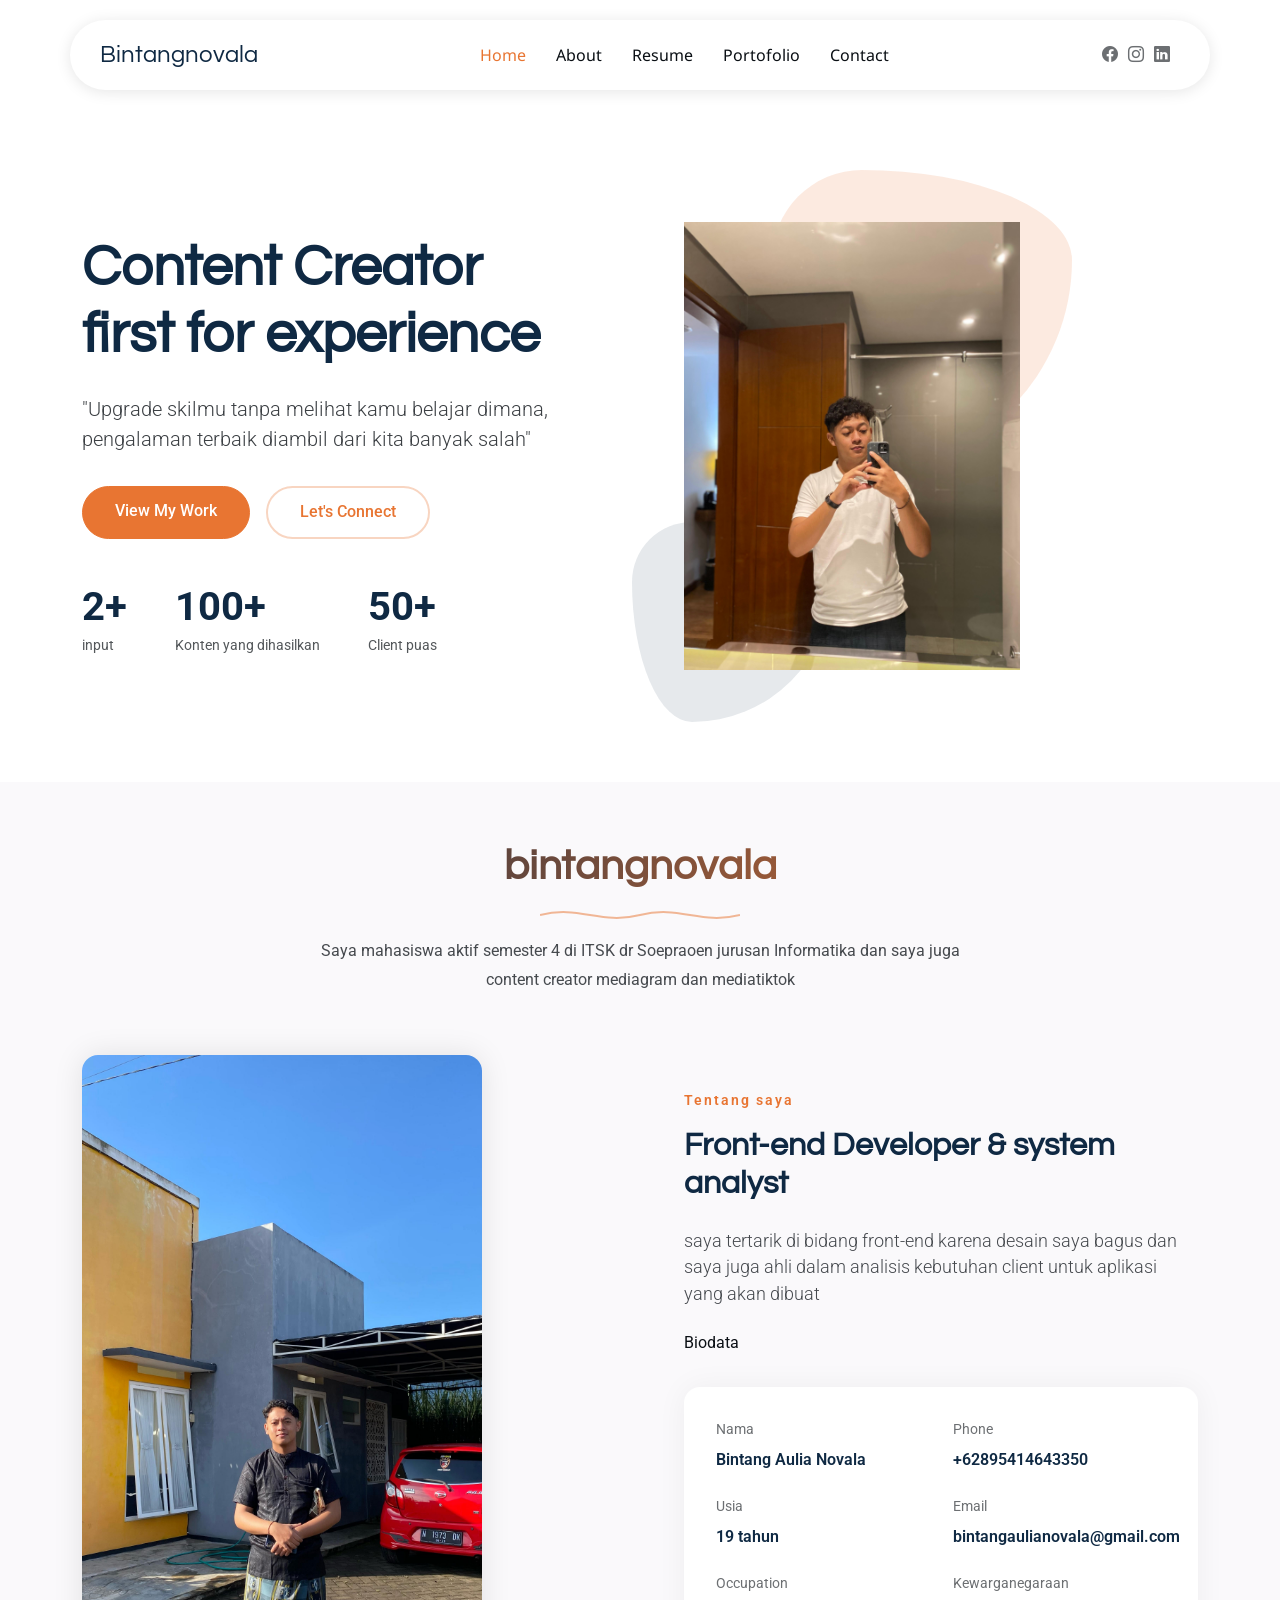
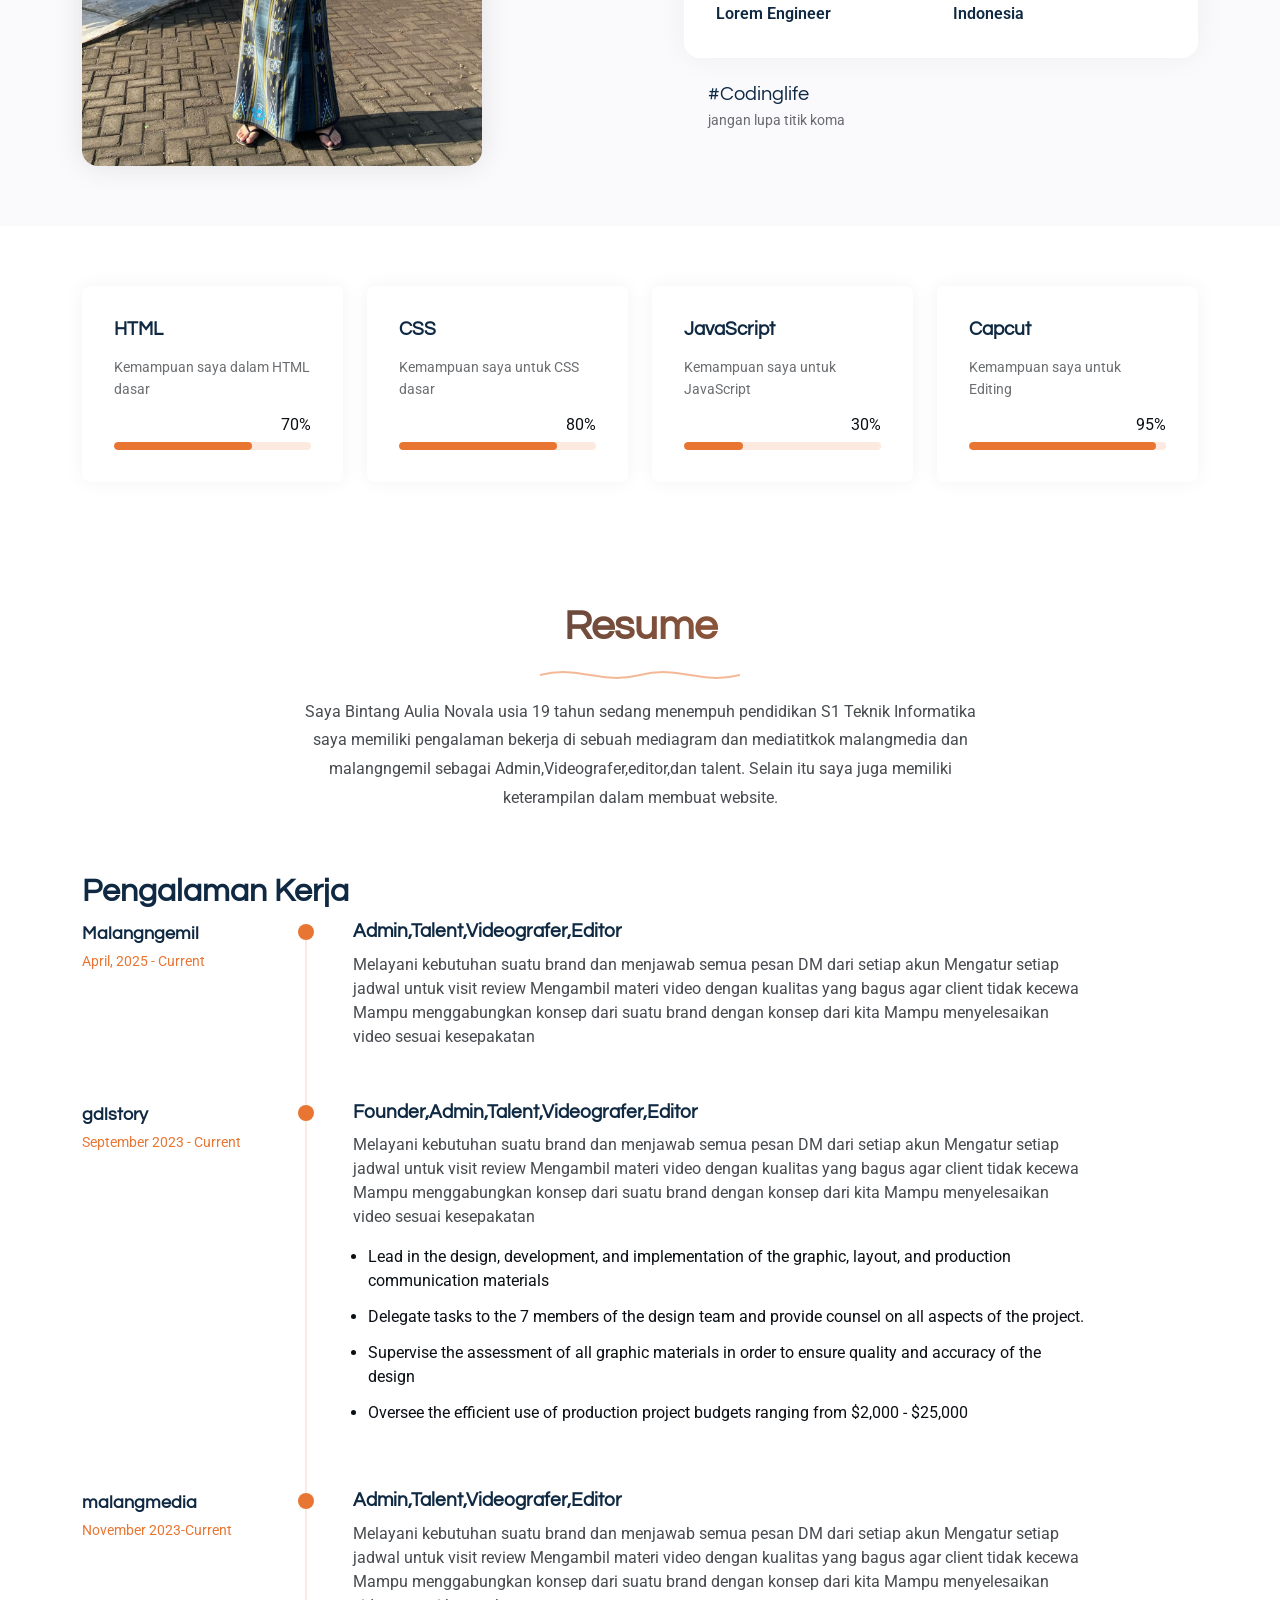
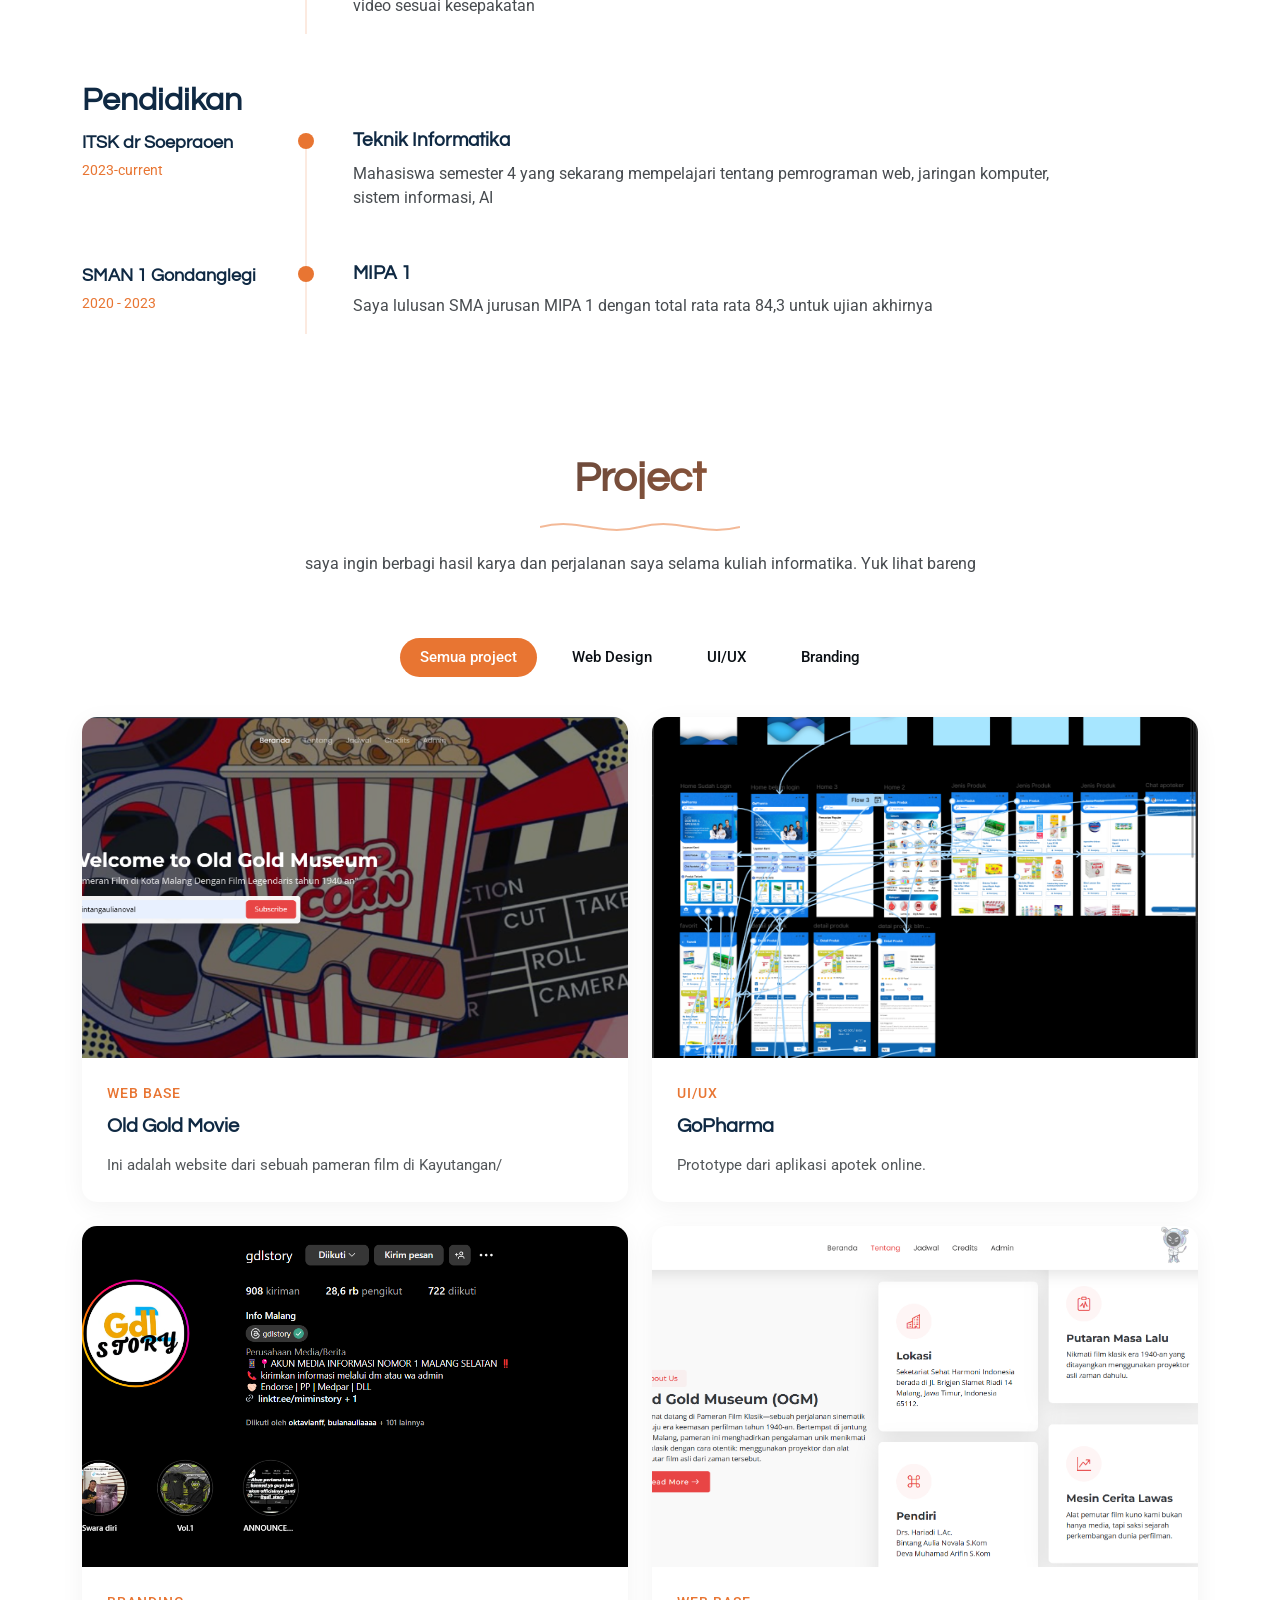
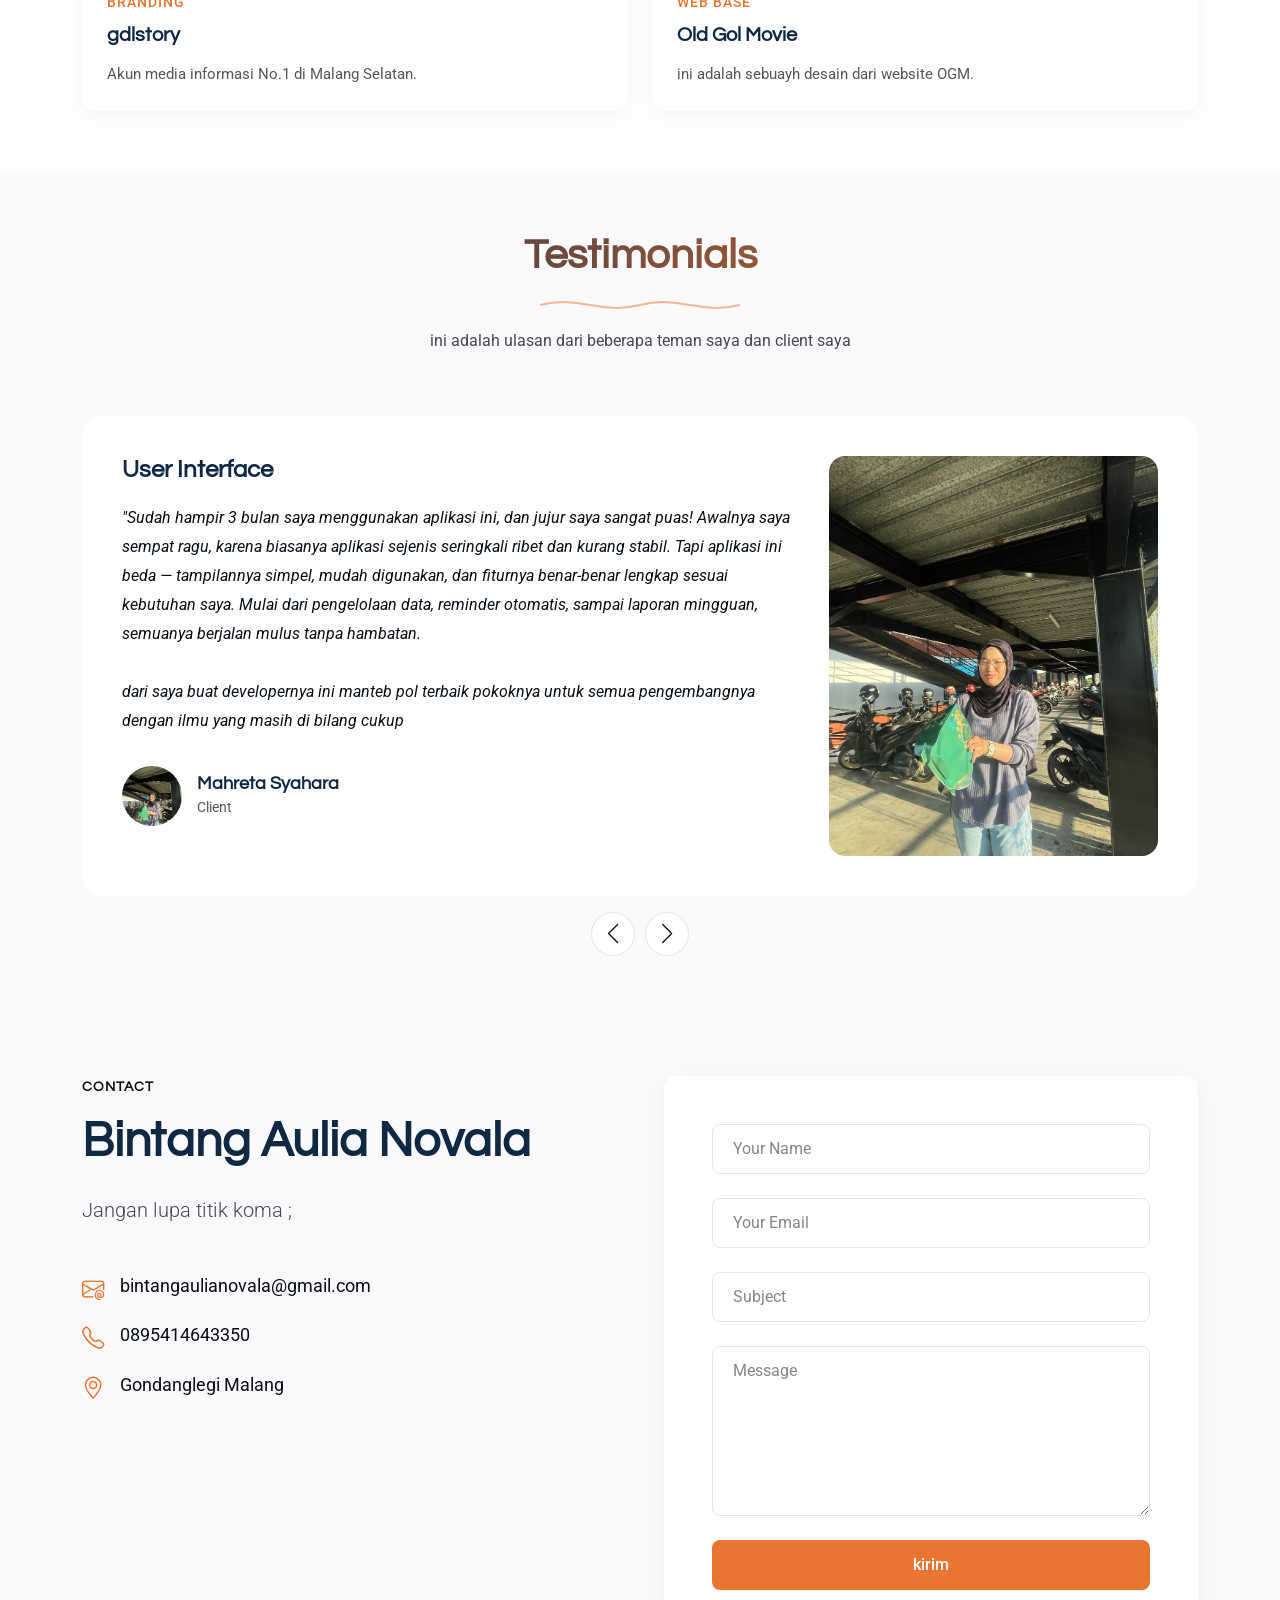
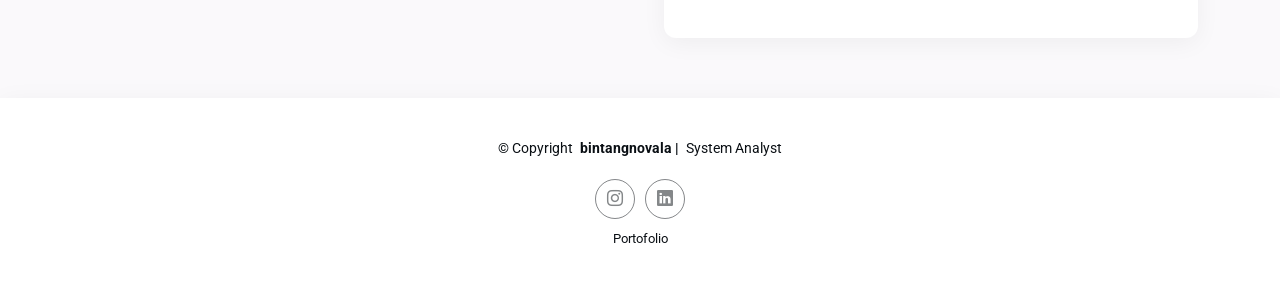
==== index.html @ 959745e3 "Upload project EasyFolio" ====
<!DOCTYPE html>
<html lang="en">

<head>
  <meta charset="utf-8" />
  <meta content="width=device-width, initial-scale=1.0" name="viewport" />
  <title>Portofolio | bintangnovala</title>
  <meta name="description" content="" />
  <meta name="keywords" content="" />

  <!-- icon -->
  <link href="assets/img/head_icon.png" rel="icon" />
  <link href="assets/img/apple-touch-icon.png" rel="apple-touch-icon" />

  <!-- Fonts -->
  <link href="https://fonts.googleapis.com" rel="preconnect" />
  <link href="https://fonts.gstatic.com" rel="preconnect" crossorigin />
  <link
    href="https://fonts.googleapis.com/css2?family=Roboto:ital,wght@0,100;0,300;0,400;0,500;0,700;0,900;1,100;1,300;1,400;1,500;1,700;1,900&family=Noto+Sans:ital,wght@0,100;0,200;0,300;0,400;0,500;0,600;0,700;0,800;0,900;1,100;1,200;1,300;1,400;1,500;1,600;1,700;1,800;1,900&family=Questrial:wght@400&display=swap"
    rel="stylesheet" />

  <!-- Vendor CSS Files -->
  <link href="assets/vendor/bootstrap/css/bootstrap.min.css" rel="stylesheet" />
  <link href="assets/vendor/bootstrap-icons/bootstrap-icons.css" rel="stylesheet" />
  <link href="assets/vendor/aos/aos.css" rel="stylesheet" />
  <link href="assets/vendor/glightbox/css/glightbox.min.css" rel="stylesheet" />
  <link href="assets/vendor/swiper/swiper-bundle.min.css" rel="stylesheet" />

  <!-- Main CSS File -->
  <link href="assets/css/main.css" rel="stylesheet" />

  <!-- =======================================================
  * Template Name: EasyFolio
  * Template URL: https://bootstrapmade.com/easyfolio-bootstrap-portfolio-template/
  * Updated: Feb 21 2025 with Bootstrap v5.3.3
  * Author: BootstrapMade.com
  * License: https://bootstrapmade.com/license/
  ======================================================== -->
</head>

<body class="index-page">
  <header id="header" class="header d-flex align-items-center sticky-top">
    <div
      class="header-container container-fluid container-xl position-relative d-flex align-items-center justify-content-between">
      <a href="index.html" class="logo d-flex align-items-center me-auto me-xl-0">
        <!-- Uncomment the line below if you also wish to use an image logo -->
        <!-- <img src="assets/img/logo.webp" alt=""> -->
        <h1 class="sitename">Bintangnovala</h1>
      </a>

      <nav id="navmenu" class="navmenu">
        <ul>
          <li><a href="#hero" class="active">Home</a></li>
          <li><a href="#about">About</a></li>
          <li><a href="#resume">Resume</a></li>
          <li><a href="#portfolio">Portofolio</a></li>
          <li><a href="#contact">Contact</a></li>
        </ul>
        <i class="mobile-nav-toggle d-xl-none bi bi-list"></i>
      </nav>

      <div class="header-social-links">
        <a href="#" class="facebook"><i class="bi bi-facebook"></i></a>
        <a href="https://www.instagram.com/bintangnovala/" class="instagram"><i class="bi bi-instagram"></i></a>
        <a href="https://www.linkedin.com/in/bintang-aulia-5634b5292/" class="linkedin"><i
            class="bi bi-linkedin"></i></a>
      </div>
    </div>
  </header>

  <main class="main">
    <!-- Hero Section -->
    <section id="hero" class="hero section">
      <div class="container" data-aos="fade-up" data-aos-delay="100">
        <div class="row align-items-center content">
          <div class="col-lg-6" data-aos="fade-up" data-aos-delay="200">
            <h2>
              Content Creator <br />
              first for experience
            </h2>
            <p class="lead">
              "Upgrade skilmu tanpa melihat kamu belajar dimana, pengalaman
              terbaik diambil dari kita banyak salah"
            </p>
            <div class="cta-buttons" data-aos="fade-up" data-aos-delay="300">
              <a href="#portfolio" class="btn btn-primary">View My Work</a>
              <a href="#contact" class="btn btn-outline">Let's Connect</a>
            </div>
            <div class="hero-stats" data-aos="fade-up" data-aos-delay="400">
              <div class="stat-item">
                <span class="stat-number" id="contact-count" window.onload="updateContactCount()">2+</span>
                <span class="stat-label">input </span>
              </div>
              <div class="stat-item">
                <span class="stat-number">100+</span>
                <span class="stat-label">Konten yang dihasilkan</span>
              </div>
              <div class="stat-item">
                <span class="stat-number">50+</span>
                <span class="stat-label">Client puas</span>
              </div>
            </div>
          </div>
          <div class="col-lg-6">
            <div class="hero-image">
              <img src="assets/img/profil.jpg" alt="Portfolio Hero Image" class="img-fluid" data-aos="zoom-out"
                data-aos-delay="300" />
              <div class="shape-1"></div>
              <div class="shape-2"></div>
            </div>
          </div>
        </div>
      </div>
    </section>
    <!-- /Hero Section -->

    <!-- About Section -->
    <section id="about" class="about section light-background">
      <!-- Section Title -->
      <div class="container section-title" data-aos="fade-up">
        <h2>bintangnovala</h2>
        <div class="title-shape">
          <svg viewBox="0 0 200 20" xmlns="http://www.w3.org/2000/svg">
            <path d="M 0,10 C 40,0 60,20 100,10 C 140,0 160,20 200,10" fill="none" stroke="currentColor"
              stroke-width="2"></path>
          </svg>
        </div>
        <p>
          Saya mahasiswa aktif semester 4 di ITSK dr Soepraoen jurusan
          Informatika dan saya juga <br />content creator mediagram dan
          mediatiktok
        </p>
      </div>
      <!-- End Section Title -->

      <div class="container" data-aos="fade-up" data-aos-delay="100">
        <div class="row align-items-center">
          <div class="col-lg-6 position-relative" data-aos="fade-right" data-aos-delay="200">
            <div class="about-image">
              <img src="assets/img/image.jpg" alt="Profile Image" class="img-fluid rounded-4" />
            </div>
          </div>

          <div class="col-lg-6" data-aos="fade-left" data-aos-delay="300">
            <div class="about-content">
              <span class="subtitle">Tentang saya</span>

              <h2>Front-end Developer &amp; system analyst</h2>

              <p class="lead mb-4">
                saya tertarik di bidang front-end karena desain saya bagus dan
                saya juga ahli dalam analisis kebutuhan client untuk aplikasi
                yang akan dibuat
              </p>

              <p class="mb-4">Biodata</p>

              <div class="personal-info">
                <div class="row g-4">
                  <div class="col-6">
                    <div class="info-item">
                      <span class="label">Nama</span>
                      <span class="value">Bintang Aulia Novala</span>
                    </div>
                  </div>

                  <div class="col-6">
                    <div class="info-item">
                      <span class="label">Phone</span>
                      <span class="value">+62895414643350</span>
                    </div>
                  </div>

                  <div class="col-6">
                    <div class="info-item">
                      <span class="label">Usia</span>
                      <span class="value">19 tahun</span>
                    </div>
                  </div>

                  <div class="col-6">
                    <div class="info-item">
                      <span class="label">Email</span>
                      <span class="value">bintangaulianovala@gmail.com</span>
                    </div>
                  </div>

                  <div class="col-6">
                    <div class="info-item">
                      <span class="label">Occupation</span>
                      <span class="value">Lorem Engineer</span>
                    </div>
                  </div>

                  <div class="col-6">
                    <div class="info-item">
                      <span class="label">Kewarganegaraan</span>
                      <span class="value">Indonesia</span>
                    </div>
                  </div>
                </div>
              </div>

              <div class="signature mt-4">
                <div class="signature-image">
                  <img src="" alt="" class="img-fluid" />
                </div>
                <div class="signature-info">
                  <h4>#Codinglife</h4>
                  <p>jangan lupa titik koma</p>
                </div>
              </div>
            </div>
          </div>
        </div>
      </div>
    </section>
    <!-- /About Section -->

    <!-- Skills Section -->
    <section id="skills" class="skills section">
      <div class="container" data-aos="fade-up" data-aos-delay="100">
        <div class="row g-4 skills-animation">
          <div class="col-md-6 col-lg-3" data-aos="fade-up" data-aos-delay="100">
            <div class="skill-box">
              <h3>HTML</h3>
              <p>Kemampuan saya dalam HTML dasar</p>
              <span class="text-end d-block">70%</span>
              <div class="progress">
                <div class="progress-bar" role="progressbar" aria-valuenow="70" aria-valuemin="0" aria-valuemax="100">
                </div>
              </div>
            </div>
          </div>

          <div class="col-md-6 col-lg-3" data-aos="fade-up" data-aos-delay="200">
            <div class="skill-box">
              <h3>CSS</h3>
              <p>Kemampuan saya untuk CSS dasar</p>
              <span class="text-end d-block">80%</span>
              <div class="progress">
                <div class="progress-bar" role="progressbar" aria-valuenow="80" aria-valuemin="0" aria-valuemax="100">
                </div>
              </div>
            </div>
          </div>

          <div class="col-md-6 col-lg-3" data-aos="fade-up" data-aos-delay="300">
            <div class="skill-box">
              <h3>JavaScript</h3>
              <p>Kemampuan saya untuk JavaScript</p>
              <span class="text-end d-block">30%</span>
              <div class="progress">
                <div class="progress-bar" role="progressbar" aria-valuenow="30" aria-valuemin="0" aria-valuemax="100">
                </div>
              </div>
            </div>
          </div>

          <div class="col-md-6 col-lg-3" data-aos="fade-up" data-aos-delay="400">
            <div class="skill-box">
              <h3>Capcut</h3>
              <p>Kemampuan saya untuk Editing</p>
              <span class="text-end d-block">95%</span>
              <div class="progress">
                <div class="progress-bar" role="progressbar" aria-valuenow="95" aria-valuemin="0" aria-valuemax="100">
                </div>
              </div>
            </div>
          </div>
        </div>
      </div>
    </section>
    <!-- /Skills Section -->

    <!-- Resume Section -->
    <section id="resume" class="resume section">
      <!-- Section Title -->
      <div class="container section-title" data-aos="fade-up">
        <h2>Resume</h2>
        <div class="title-shape">
          <svg viewBox="0 0 200 20" xmlns="http://www.w3.org/2000/svg">
            <path d="M 0,10 C 40,0 60,20 100,10 C 140,0 160,20 200,10" fill="none" stroke="currentColor"
              stroke-width="2"></path>
          </svg>
        </div>
        <p>
          Saya Bintang Aulia Novala usia 19 tahun sedang menempuh pendidikan
          S1 Teknik Informatika saya memiliki pengalaman bekerja di sebuah
          mediagram dan mediatitkok malangmedia dan malangngemil sebagai
          Admin,Videografer,editor,dan talent. Selain itu saya juga memiliki
          keterampilan dalam membuat website.
        </p>
      </div>
      <!-- End Section Title -->

      <div class="container" data-aos="fade-up" data-aos-delay="100">
        <div class="row">
          <div class="col-12">
            <div class="resume-wrapper">
              <div class="resume-block" data-aos="fade-up">
                <h2>Pengalaman Kerja</h2>

                <div class="timeline">
                  <div class="timeline-item" data-aos="fade-up" data-aos-delay="200">
                    <div class="timeline-left">
                      <h4 class="company">Malangngemil</h4>
                      <span class="period">April, 2025 - Current</span>
                    </div>
                    <div class="timeline-dot"></div>
                    <div class="timeline-right">
                      <h3 class="position">
                        Admin,Talent,Videografer,Editor
                      </h3>
                      <p class="description">
                        Melayani kebutuhan suatu brand dan menjawab semua
                        pesan DM dari setiap akun Mengatur setiap jadwal untuk
                        visit review Mengambil materi video dengan kualitas
                        yang bagus agar client tidak kecewa Mampu
                        menggabungkan konsep dari suatu brand dengan konsep
                        dari kita Mampu menyelesaikan video sesuai kesepakatan
                      </p>
                    </div>
                  </div>

                  <div class="timeline-item" data-aos="fade-up" data-aos-delay="300">
                    <div class="timeline-left">
                      <h4 class="company">gdlstory</h4>
                      <span class="period"> September 2023 - Current</span>
                    </div>
                    <div class="timeline-dot"></div>
                    <div class="timeline-right">
                      <h3 class="position">
                        Founder,Admin,Talent,Videografer,Editor
                      </h3>
                      <p class="description">
                        Melayani kebutuhan suatu brand dan menjawab semua
                        pesan DM dari setiap akun Mengatur setiap jadwal untuk
                        visit review Mengambil materi video dengan kualitas
                        yang bagus agar client tidak kecewa Mampu
                        menggabungkan konsep dari suatu brand dengan konsep
                        dari kita Mampu menyelesaikan video sesuai kesepakatan
                      </p>
                      <ul>
                        <li>
                          Lead in the design, development, and implementation
                          of the graphic, layout, and production communication
                          materials
                        </li>
                        <li>
                          Delegate tasks to the 7 members of the design team
                          and provide counsel on all aspects of the project.
                        </li>
                        <li>
                          Supervise the assessment of all graphic materials in
                          order to ensure quality and accuracy of the design
                        </li>
                        <li>
                          Oversee the efficient use of production project
                          budgets ranging from $2,000 - $25,000
                        </li>
                      </ul>
                      <p></p>
                    </div>
                  </div>

                  <div class="timeline-item" data-aos="fade-up" data-aos-delay="400">
                    <div class="timeline-left">
                      <h4 class="company">malangmedia</h4>
                      <span class="period">November 2023-Current</span>
                    </div>
                    <div class="timeline-dot"></div>
                    <div class="timeline-right">
                      <h3 class="position">
                        Admin,Talent,Videografer,Editor
                      </h3>
                      <p class="description">
                        Melayani kebutuhan suatu brand dan menjawab semua
                        pesan DM dari setiap akun Mengatur setiap jadwal untuk
                        visit review Mengambil materi video dengan kualitas
                        yang bagus agar client tidak kecewa Mampu
                        menggabungkan konsep dari suatu brand dengan konsep
                        dari kita Mampu menyelesaikan video sesuai kesepakatan
                      </p>
                    </div>
                  </div>
                </div>
              </div>

              <div class="resume-block" data-aos="fade-up" data-aos-delay="100">
                <h2>Pendidikan</h2>

                <div class="timeline">
                  <div class="timeline-item" data-aos="fade-up" data-aos-delay="200">
                    <div class="timeline-left">
                      <h4 class="company">ITSK dr Soepraoen</h4>
                      <span class="period">2023-current</span>
                    </div>
                    <div class="timeline-dot"></div>
                    <div class="timeline-right">
                      <h3 class="position">Teknik Informatika</h3>
                      <p class="description">
                        Mahasiswa semester 4 yang sekarang mempelajari tentang
                        pemrograman web, jaringan komputer, sistem informasi,
                        AI
                      </p>
                    </div>
                  </div>

                  <div class="timeline-item" data-aos="fade-up" data-aos-delay="300">
                    <div class="timeline-left">
                      <h4 class="company">SMAN 1 Gondanglegi</h4>
                      <span class="period">2020 - 2023</span>
                    </div>
                    <div class="timeline-dot"></div>
                    <div class="timeline-right">
                      <h3 class="position">MIPA 1</h3>
                      <p class="description">
                        Saya lulusan SMA jurusan MIPA 1 dengan total rata rata
                        84,3 untuk ujian akhirnya
                      </p>
                    </div>
                  </div>

                </div>
              </div>
            </div>
          </div>
        </div>
      </div>
    </section>
    <!-- /Resume Section -->

    <!-- Portfolio Section -->
    <section id="portfolio" class="portfolio section">
      <!-- Section Title -->
      <div class="container section-title" data-aos="fade-up">
        <h2>Project</h2>
        <div class="title-shape">
          <svg viewBox="0 0 200 20" xmlns="http://www.w3.org/2000/svg">
            <path d="M 0,10 C 40,0 60,20 100,10 C 140,0 160,20 200,10" fill="none" stroke="currentColor"
              stroke-width="2"></path>
          </svg>
        </div>
        <p>
          saya ingin berbagi hasil karya dan perjalanan saya selama kuliah informatika. Yuk lihat bareng
        </p>
      </div>
      <!-- End Section Title -->

      <div class="container" data-aos="fade-up" data-aos-delay="100">
        <div class="isotope-layout" data-default-filter="*" data-layout="masonry" data-sort="original-order">
          <div class="portfolio-filters-container" data-aos="fade-up" data-aos-delay="200">
            <ul class="portfolio-filters isotope-filters">
              <li data-filter="*" class="filter-active">Semua project</li>
              <li data-filter=".filter-web">Web Design</li>
              <li data-filter=".filter-graphics">UI/UX</li>
              <li data-filter=".filter-brand">Branding</li>
            </ul>
          </div>

          <div class="row g-4 isotope-container" data-aos="fade-up" data-aos-delay="300">
            <div class="col-lg-6 col-md-6 portfolio-item isotope-item filter-web">
              <div class="portfolio-card">
                <div class="portfolio-image">
                  <img src="assets/img/portfolio/portofolio1.png" class="img-fluid" alt="" loading="lazy" />
                  <div class="portfolio-overlay">
                    <div class="portfolio-actions">
                      <a href="assets/img/portfolio/protofolio2.png" class="glightbox preview-link"
                        data-gallery="portfolio-gallery-web"><i class="bi bi-eye"></i></a>
                      <a href="portfolio-details.html" class="details-link"><i class="bi bi-arrow-right"></i></a>
                    </div>
                  </div>
                </div>
                <div class="portfolio-content">
                  <span class="category">Web Base</span>
                  <h3>Old Gold Movie</h3>
                  <p>
                    Ini adalah website dari sebuah pameran film di Kayutangan/
                  </p>
                </div>
              </div>
            </div>
            <!-- End Portfolio Item -->

            <div class="col-lg-6 col-md-6 portfolio-item isotope-item filter-graphics">
              <div class="portfolio-card">
                <div class="portfolio-image">
                  <img src="assets/img/portfolio/portofolio4.png" class="img-fluid" alt="" loading="lazy" />
                  <div class="portfolio-overlay">
                    <div class="portfolio-actions">
                      <a href="assets/img/portfolio/portofolio3.png" class="glightbox preview-link"
                        data-gallery="portfolio-gallery-graphics"><i class="bi bi-eye"></i></a>
                      <a href="portfolio-details.html" class="details-link"><i class="bi bi-arrow-right"></i></a>
                    </div>
                  </div>
                </div>
                <div class="portfolio-content">
                  <span class="category">UI/UX</span>
                  <h3>GoPharma</h3>
                  <p>
                    Prototype dari aplikasi apotek online.
                  </p>
                </div>
              </div>
            </div>
            <!-- End Portfolio Item -->


            <!-- End Portfolio Item -->

            <div class="col-lg-6 col-md-6 portfolio-item isotope-item filter-brand">
              <div class="portfolio-card">
                <div class="portfolio-image">
                  <img src="assets/img/portfolio/portofolio5.png" class="img-fluid" alt="" loading="lazy" />
                  <!-- konte web desain-->
                  <div class="portfolio-overlay">
                    <div class="portfolio-actions">
                      <a href="assets/img/portfolio/protofolio2.png" class="glightbox preview-link"
                        data-gallery="portfolio-gallery-brand"><i class="bi bi-eye"></i></a>
                      <a href="portfolio-details.html" class="details-link"><i class="bi bi-arrow-right"></i></a>
                    </div>
                  </div>
                </div>
                <div class="portfolio-content">
                  <span class="category">Branding</span>
                  <h3>gdlstory</h3>
                  <p>Akun media informasi No.1 di Malang Selatan.</p>
                </div>
              </div>
            </div>
            <!-- End Portfolio Item -->

            <div class="col-lg-6 col-md-6 portfolio-item isotope-item filter-web">
              <div class="portfolio-card">
                <div class="portfolio-image">
                  <img src="assets/img/portfolio/protofolio2.png" class="img-fluid" alt="" loading="lazy" />
                  <div class="portfolio-overlay">
                    <div class="portfolio-actions">
                      <a href="assets/img/portfolio/protofolio2.png" class="glightbox preview-link"
                        data-gallery="portfolio-gallery-web"><i class="bi bi-eye"></i></a>
                      <a href="portfolio-details.html" class="details-link"><i class="bi bi-arrow-right"></i></a>
                    </div>
                  </div>
                </div>
                <div class="portfolio-content">
                  <span class="category">Web Base</span>
                  <h3>Old Gol Movie</h3>
                  <p>
                    ini adalah sebuayh desain dari website OGM.
                  </p>
                </div>
              </div>
            </div>
            <!-- End Portfolio Item -->


            <!-- End Portfolio Item -->
          </div>
          <!-- End Portfolio Container -->
        </div>
      </div>
    </section>
    <!-- /Portfolio Section -->

    <!-- Testimonials Section -->
    <section id="testimonials" class="testimonials section light-background">
      <!-- Section Title -->
      <div class="container section-title" data-aos="fade-up">
        <h2>Testimonials</h2>
        <div class="title-shape">
          <svg viewBox="0 0 200 20" xmlns="http://www.w3.org/2000/svg">
            <path d="M 0,10 C 40,0 60,20 100,10 C 140,0 160,20 200,10" fill="none" stroke="currentColor"
              stroke-width="2"></path>
          </svg>
        </div>
        <p>
          ini adalah ulasan dari beberapa teman saya dan client saya
        </p>
      </div>
      <!-- End Section Title -->

      <div class="container" data-aos="fade-up" data-aos-delay="100">
        <div class="testimonials-slider swiper init-swiper">
          <script type="application/json" class="swiper-config">
              {
                "slidesPerView": 1,
                "loop": true,
                "speed": 600,
                "autoplay": {
                  "delay": 5000
                },
                "navigation": {
                  "nextEl": ".swiper-button-next",
                  "prevEl": ".swiper-button-prev"
                }
              }
            </script>

          <div class="swiper-wrapper">
            <div class="swiper-slide">
              <div class="testimonial-item">
                <div class="row">
                  <div class="col-lg-8">
                    <h2>User Interface</h2>
                    <p>
                      "Sudah hampir 3 bulan saya menggunakan aplikasi ini, dan jujur saya sangat puas! Awalnya saya
                      sempat ragu, karena biasanya aplikasi sejenis seringkali ribet dan kurang stabil. Tapi aplikasi
                      ini beda — tampilannya simpel, mudah digunakan, dan fiturnya benar-benar lengkap sesuai kebutuhan
                      saya. Mulai dari pengelolaan data, reminder otomatis, sampai laporan mingguan, semuanya berjalan
                      mulus tanpa hambatan.
                    </p>
                    <p>
                      dari saya buat developernya ini manteb pol terbaik pokoknya untuk semua pengembangnya dengan ilmu
                      yang masih di bilang cukup
                    </p>
                    <div class="profile d-flex align-items-center">
                      <img src="assets/img/person/person1.jpg" class="profile-img" alt="" />
                      <div class="profile-info">
                        <h3>Mahreta Syahara</h3>
                        <span>Client</span>
                      </div>
                    </div>
                  </div>
                  <div class="col-lg-4 d-none d-lg-block">
                    <div class="featured-img-wrapper">
                      <img src="assets/img/person/person1.jpg" class="featured-img" alt="" />
                    </div>
                  </div>
                </div>
              </div>
            </div>
            <!-- End Testimonial Item -->

            <div class="swiper-slide">
              <div class="testimonial-item">
                <div class="row">
                  <div class="col-lg-8">
                    <h2>Website Old Gold Desain</h2>
                    <p>
                      "Saya benar-benar terkesan dengan fitur-fitur yang ada di website ini! Semua dirancang dengan
                      sangat baik dan terasa intuitif. Mulai dari navigasinya yang mulus, fitur pencarian yang cepat,
                      hingga sistem filternya yang sangat membantu menemukan apa yang saya butuhkan hanya dalam beberapa
                      klik.
                    </p>
                    <p>
                      Untuk tim Pengembangnya semangat dan terus berkreasi yah.
                    </p>
                    <div class="profile d-flex align-items-center">
                      <img src="assets/img/person/person2.jpg" class="profile-img" alt="" />
                      <div class="profile-info">
                        <h3>Achmad Amir</h3>
                        <span>Client</span>
                      </div>
                    </div>
                  </div>
                  <div class="col-lg-4 d-none d-lg-block">
                    <div class="featured-img-wrapper">
                      <img src="assets/img/person/person2.jpg" class="featured-img" alt="" />
                    </div>
                  </div>
                </div>
              </div>
            </div>
            <!-- End Testimonial Item -->

            <div class="swiper-slide">
              <div class="testimonial-item">
                <div class="row">
                  <div class="col-lg-8">
                    <h2>Sosial Media</h2>
                    <p>
                      Selama ini saya sudah mencoba banyak akun media sosial, tapi yang satu ini benar-benar beda!
                      Kontennya selalu fresh, informatif, dan relate banget dengan kebutuhan sehari-hari. Setiap
                      postingannya terasa dibuat dengan penuh perhatian, mulai dari desain yang menarik sampai caption
                      yang selalu mengena.
                    </p>
                    <p>
                      Media sosial instagram ini berdampak banget ke UMKM.
                    </p>
                    <div class="profile d-flex align-items-center">
                      <img src="assets/img/person/person3.jpg class=" profile-img" alt="" />
                      <div class="profile-info">
                        <h3>Deva Muhamad</h3>
                        <span>Freelancer</span>
                      </div>
                    </div>
                  </div>
                  <div class="col-lg-4 d-none d-lg-block">
                    <div class="featured-img-wrapper">
                      <img src="assets/img/person/person3.jpg" class="featured-img" alt="" />
                    </div>
                  </div>
                </div>
              </div>
            </div>
            <!-- End Testimonial Item -->


          </div>

          <div class="swiper-navigation w-100 d-flex align-items-center justify-content-center">
            <div class="swiper-button-prev"></div>
            <div class="swiper-button-next"></div>
          </div>
        </div>
      </div>
    </section>
    <!-- /Testimonials Section -->

    <section id="contact" class="contact section light-background">
      <div class="container" data-aos="fade-up" data-aos-delay="100">
        <div class="row g-5">
          <div class="col-lg-6">
            <div class="content" data-aos="fade-up" data-aos-delay="200">
              <div class="section-category mb-3">Contact</div>
              <h2 class="display-5 mb-4">
                Bintang Aulia Novala 
              </h2>
              <p class="lead mb-4">
                Jangan lupa titik koma ;
              </p>

              <div class="contact-info mt-5">
                <div class="info-item d-flex mb-3">
                  <i class="bi bi-envelope-at me-3"></i>
                  <span>bintangaulianovala@gmail.com</span>
                </div>

                <div class="info-item d-flex mb-3">
                  <i class="bi bi-telephone me-3"></i>
                  <span>0895414643350</span>
                </div>

                <div class="info-item d-flex mb-4">
                  <i class="bi bi-geo-alt me-3"></i>
                  <span>Gondanglegi Malang</span>
                </div>

                
              </div>
            </div>
          </div>

          <div class="col-lg-6">
            <div class="contact-form card" data-aos="fade-up" data-aos-delay="300">
              <div class="card-body p-4 p-lg-5">
                <form action="forms/contact.php" method="post" class="php-email-form">
                  <div class="row gy-4">
                    <div class="col-12">
                      <input type="text" name="name" class="form-control" placeholder="Your Name" required="" />
                    </div>

                    <div class="col-12">
                      <input type="email" class="form-control" name="email" placeholder="Your Email" required="" />
                    </div>

                    <div class="col-12">
                      <input type="text" class="form-control" name="subject" placeholder="Subject" required="" />
                    </div>

                    <div class="col-12">
                      <textarea class="form-control" name="message" rows="6" placeholder="Message"
                        required=""></textarea>
                    </div>

                    <div class="col-12 text-center">
                      <div class="loading">Loading</div>
                      <div class="error-message"></div>
                      <div class="sent-message">
                        Your message has been sent. Thank you!
                      </div>

                      <form id="contact-form"> <button type="submit" class="btn btn-submit w-100">kirim</button>
                    </div>
                  </div>
                </form>
              </div>
            </div>
          </div>
        </div>
      </div>
    </section>
    <!-- /Contact Section -->
  </main>

  <footer id="footer" class="footer">
    <div class="container">
      <div class="copyright text-center">
        <p>
          © <span>Copyright</span>
          <strong class="px-1 sitename">bintangnovala |</strong>
          <span>System Analyst</span>
        </p>
      </div>
      <div class="social-links d-flex justify-content-center">
        
        <a href="https://www.instagram.com/bintangnovala/"><i class="bi bi-instagram"></i></a>
        <a href="https://www.linkedin.com/in/bintang-aulia-5634b5292/"><i class="bi bi-linkedin"></i></a>
      </div>
      <div class="credits">
        <!-- All the links in the footer should remain intact. -->
        <!-- You can delete the links only if you've purchased the pro version. -->
        <!-- Licensing information: https://bootstrapmade.com/license/ -->
        <!-- Purchase the pro version with working PHP/AJAX contact form: [buy-url] -->
        Portofolio 
      </div>
    </div>
  </footer>

  <!-- Scroll Top -->
  <a href="#" id="scroll-top" class="scroll-top d-flex align-items-center justify-content-center"><i
      class="bi bi-arrow-up-short"></i></a>

  <!-- Vendor JS Files -->
  <script src="assets/vendor/bootstrap/js/bootstrap.bundle.min.js"></script>
  <script src="assets/vendor/php-email-form/validate.js"></script>
  <script src="assets/vendor/aos/aos.js"></script>
  <script src="assets/vendor/waypoints/noframework.waypoints.js"></script>
  <script src="assets/vendor/glightbox/js/glightbox.min.js"></script>
  <script src="assets/vendor/imagesloaded/imagesloaded.pkgd.min.js"></script>
  <script src="assets/vendor/isotope-layout/isotope.pkgd.min.js"></script>
  <script src="assets/vendor/swiper/swiper-bundle.min.js"></script>

  <!-- Main JS File -->
  <script src="assets/js/main.js"></script>
</body>

</html>
---- assets/css/main.css ----
/**
* Template Name: EasyFolio
* Template URL: https://bootstrapmade.com/easyfolio-bootstrap-portfolio-template/
* Updated: Feb 21 2025 with Bootstrap v5.3.3
* Author: BootstrapMade.com
* License: https://bootstrapmade.com/license/
*/

/*--------------------------------------------------------------
# Font & Color Variables
# Help: https://bootstrapmade.com/color-system/
--------------------------------------------------------------*/
/* Fonts */
:root {
  --default-font: "Roboto",  system-ui, -apple-system, "Segoe UI", Roboto, "Helvetica Neue", Arial, "Noto Sans", "Liberation Sans", sans-serif, "Apple Color Emoji", "Segoe UI Emoji", "Segoe UI Symbol", "Noto Color Emoji";
  --heading-font: "Questrial",  sans-serif;
  --nav-font: "Noto Sans",  sans-serif;
}

/* Global Colors - The following color variables are used throughout the website. Updating them here will change the color scheme of the entire website */
:root { 
  --background-color: #ffffff; /* Background color for the entire website, including individual sections */
  --default-color: #0a0f14; /* Default color used for the majority of the text content across the entire website */
  --heading-color: #0f2943; /* Color for headings, subheadings and title throughout the website */
  --accent-color: #e87532; /* Accent color that represents your brand on the website. It's used for buttons, links, and other elements that need to stand out */
  --surface-color: #ffffff; /* The surface color is used as a background of boxed elements within sections, such as cards, icon boxes, or other elements that require a visual separation from the global background. */
  --contrast-color: #ffffff; /* Contrast color for text, ensuring readability against backgrounds of accent, heading, or default colors. */
}

/* Nav Menu Colors - The following color variables are used specifically for the navigation menu. They are separate from the global colors to allow for more customization options */
:root {
  --nav-color: #0a0f14;  /* The default color of the main navmenu links */
  --nav-hover-color: #e87532; /* Applied to main navmenu links when they are hovered over or active */
  --nav-mobile-background-color: #ffffff; /* Used as the background color for mobile navigation menu */
  --nav-dropdown-background-color: #ffffff; /* Used as the background color for dropdown items that appear when hovering over primary navigation items */
  --nav-dropdown-color: #0a0f14; /* Used for navigation links of the dropdown items in the navigation menu. */
  --nav-dropdown-hover-color: #e87532; /* Similar to --nav-hover-color, this color is applied to dropdown navigation links when they are hovered over. */
}

/* Color Presets - These classes override global colors when applied to any section or element, providing reuse of the sam color scheme. */

.light-background {
  --background-color: #faf9fb;
  --surface-color: #ffffff;
}

.dark-background {
  --background-color: #060606;
  --default-color: #ffffff;
  --heading-color: #ffffff;
  --surface-color: #252525;
  --contrast-color: #ffffff;
}

/* Smooth scroll */
:root {
  scroll-behavior: smooth;
}

/*--------------------------------------------------------------
# General Styling & Shared Classes
--------------------------------------------------------------*/
body {
  color: var(--default-color);
  background-color: var(--background-color);
  font-family: var(--default-font);
}

a {
  color: var(--accent-color);
  text-decoration: none;
  transition: 0.3s;
}

a:hover {
  color: color-mix(in srgb, var(--accent-color), transparent 25%);
  text-decoration: none;
}

h1,
h2,
h3,
h4,
h5,
h6 {
  color: var(--heading-color);
  font-family: var(--heading-font);
}

/* PHP Email Form Messages
------------------------------*/
.php-email-form .error-message {
  display: none;
  background: #df1529;
  color: #ffffff;
  text-align: left;
  padding: 15px;
  margin-bottom: 24px;
  font-weight: 600;
}

.php-email-form .sent-message {
  display: none;
  color: #ffffff;
  background: #059652;
  text-align: center;
  padding: 15px;
  margin-bottom: 24px;
  font-weight: 600;
}

.php-email-form .loading {
  display: none;
  background: var(--surface-color);
  text-align: center;
  padding: 15px;
  margin-bottom: 24px;
}

.php-email-form .loading:before {
  content: "";
  display: inline-block;
  border-radius: 50%;
  width: 24px;
  height: 24px;
  margin: 0 10px -6px 0;
  border: 3px solid var(--accent-color);
  border-top-color: var(--surface-color);
  animation: php-email-form-loading 1s linear infinite;
}

@keyframes php-email-form-loading {
  0% {
    transform: rotate(0deg);
  }

  100% {
    transform: rotate(360deg);
  }
}

/*--------------------------------------------------------------
# Global Header
--------------------------------------------------------------*/
.header {
  color: var(--default-color);
  background-color: var(--background-color);
  padding: 20px 0;
  transition: all 0.5s;
  z-index: 997;
}

.header .header-container {
  background: var(--surface-color);
  border-radius: 50px;
  padding: 5px 25px;
  box-shadow: 0px 2px 15px rgba(0, 0, 0, 0.1);
}

.header .logo {
  line-height: 1;
}

.header .logo img {
  max-height: 36px;
  margin-right: 8px;
}

.header .logo h1 {
  font-size: 24px;
  margin: 0;
  padding-left: 5px;
  font-weight: 500;
  color: var(--heading-color);
}

.header .header-social-links {
  padding-right: 15px;
}

.header .header-social-links a {
  color: color-mix(in srgb, var(--default-color), transparent 40%);
  padding-left: 6px;
  display: inline-block;
  transition: 0.3s;
  font-size: 16px;
}

.header .header-social-links a:hover {
  color: var(--accent-color);
}

.header .header-social-links a i {
  line-height: 0px;
}

@media (max-width: 1200px) {
  .header {
    padding-top: 10px;
  }

  .header .header-container {
    margin-left: 10px;
    margin-right: 10px;
    padding: 10px 5px 10px 15px;
  }

  .header .logo {
    order: 1;
  }

  .header .header-social-links {
    order: 2;
  }

  .header .navmenu {
    order: 3;
  }
}

/*--------------------------------------------------------------
# Navigation Menu
--------------------------------------------------------------*/
/* Navmenu - Desktop */
@media (min-width: 1200px) {
  .navmenu {
    padding: 0;
  }

  .navmenu ul {
    margin: 0;
    padding: 0;
    display: flex;
    list-style: none;
    align-items: center;
  }

  .navmenu li {
    position: relative;
  }

  .navmenu a,
  .navmenu a:focus {
    color: var(--nav-color);
    padding: 18px 15px;
    font-size: 16px;
    font-family: var(--nav-font);
    font-weight: 400;
    display: flex;
    align-items: center;
    justify-content: space-between;
    white-space: nowrap;
    transition: 0.3s;
  }

  .navmenu a i,
  .navmenu a:focus i {
    font-size: 12px;
    line-height: 0;
    margin-left: 5px;
    transition: 0.3s;
  }

  .navmenu li:last-child a {
    padding-right: 0;
  }

  .navmenu li:hover>a,
  .navmenu .active,
  .navmenu .active:focus {
    color: var(--nav-hover-color);
  }

  .navmenu .dropdown ul {
    margin: 0;
    padding: 10px 0;
    background: var(--nav-dropdown-background-color);
    display: block;
    position: absolute;
    visibility: hidden;
    left: 14px;
    top: 130%;
    opacity: 0;
    transition: 0.3s;
    border-radius: 4px;
    z-index: 99;
    box-shadow: 0px 0px 30px rgba(0, 0, 0, 0.1);
  }

  .navmenu .dropdown ul li {
    min-width: 200px;
  }

  .navmenu .dropdown ul a {
    padding: 10px 20px;
    font-size: 15px;
    text-transform: none;
    color: var(--nav-dropdown-color);
  }

  .navmenu .dropdown ul a i {
    font-size: 12px;
  }

  .navmenu .dropdown ul a:hover,
  .navmenu .dropdown ul .active:hover,
  .navmenu .dropdown ul li:hover>a {
    color: var(--nav-dropdown-hover-color);
  }

  .navmenu .dropdown:hover>ul {
    opacity: 1;
    top: 100%;
    visibility: visible;
  }

  .navmenu .dropdown .dropdown ul {
    top: 0;
    left: -90%;
    visibility: hidden;
  }

  .navmenu .dropdown .dropdown:hover>ul {
    opacity: 1;
    top: 0;
    left: -100%;
    visibility: visible;
  }
}

/* Navmenu - Mobile */
@media (max-width: 1199px) {
  .mobile-nav-toggle {
    color: var(--nav-color);
    font-size: 28px;
    line-height: 0;
    margin-right: 10px;
    cursor: pointer;
    transition: color 0.3s;
  }

  .navmenu {
    padding: 0;
    z-index: 9997;
  }

  .navmenu ul {
    display: none;
    list-style: none;
    position: absolute;
    inset: 60px 20px 20px 20px;
    padding: 10px 0;
    margin: 0;
    border-radius: 6px;
    background-color: var(--nav-mobile-background-color);
    overflow-y: auto;
    transition: 0.3s;
    z-index: 9998;
    box-shadow: 0px 0px 30px rgba(0, 0, 0, 0.1);
  }

  .navmenu a,
  .navmenu a:focus {
    color: var(--nav-dropdown-color);
    padding: 10px 20px;
    font-family: var(--nav-font);
    font-size: 17px;
    font-weight: 500;
    display: flex;
    align-items: center;
    justify-content: space-between;
    white-space: nowrap;
    transition: 0.3s;
  }

  .navmenu a i,
  .navmenu a:focus i {
    font-size: 12px;
    line-height: 0;
    margin-left: 5px;
    width: 30px;
    height: 30px;
    display: flex;
    align-items: center;
    justify-content: center;
    border-radius: 50%;
    transition: 0.3s;
    background-color: color-mix(in srgb, var(--accent-color), transparent 90%);
  }

  .navmenu a i:hover,
  .navmenu a:focus i:hover {
    background-color: var(--accent-color);
    color: var(--contrast-color);
  }

  .navmenu a:hover,
  .navmenu .active,
  .navmenu .active:focus {
    color: var(--nav-dropdown-hover-color);
  }

  .navmenu .active i,
  .navmenu .active:focus i {
    background-color: var(--accent-color);
    color: var(--contrast-color);
    transform: rotate(180deg);
  }

  .navmenu .dropdown ul {
    position: static;
    display: none;
    z-index: 99;
    padding: 10px 0;
    margin: 10px 20px;
    background-color: var(--nav-dropdown-background-color);
    border: 1px solid color-mix(in srgb, var(--default-color), transparent 90%);
    box-shadow: none;
    transition: all 0.5s ease-in-out;
  }

  .navmenu .dropdown ul ul {
    background-color: rgba(33, 37, 41, 0.1);
  }

  .navmenu .dropdown>.dropdown-active {
    display: block;
    background-color: rgba(33, 37, 41, 0.03);
  }

  .mobile-nav-active {
    overflow: hidden;
  }

  .mobile-nav-active .mobile-nav-toggle {
    color: #fff;
    position: absolute;
    font-size: 32px;
    top: 15px;
    right: 15px;
    margin-right: 0;
    z-index: 9999;
  }

  .mobile-nav-active .navmenu {
    position: fixed;
    overflow: hidden;
    inset: 0;
    background: rgba(33, 37, 41, 0.8);
    transition: 0.3s;
  }

  .mobile-nav-active .navmenu>ul {
    display: block;
  }
}

/*--------------------------------------------------------------
# Global Footer
--------------------------------------------------------------*/
.footer {
  color: var(--default-color);
  background-color: var(--background-color);
  font-size: 14px;
  padding: 40px 0;
  position: relative;
  box-shadow: 0 5px 25px rgba(0, 0, 0, 0.05);
}

.footer .copyright p {
  margin-bottom: 0;
}

.footer .social-links {
  margin-top: 20px;
}

.footer .social-links a {
  display: flex;
  align-items: center;
  justify-content: center;
  width: 40px;
  height: 40px;
  border-radius: 50%;
  border: 1px solid color-mix(in srgb, var(--default-color), transparent 50%);
  font-size: 16px;
  color: color-mix(in srgb, var(--default-color), transparent 50%);
  margin: 0 5px;
  transition: 0.3s;
}

.footer .social-links a:hover {
  color: var(--accent-color);
  border-color: var(--accent-color);
}

.footer .credits {
  margin-top: 10px;
  font-size: 13px;
  text-align: center;
}

/*--------------------------------------------------------------
# Scroll Top Button
--------------------------------------------------------------*/
.scroll-top {
  position: fixed;
  visibility: hidden;
  opacity: 0;
  right: 15px;
  bottom: -15px;
  z-index: 99999;
  background-color: var(--accent-color);
  width: 44px;
  height: 44px;
  border-radius: 50px;
  transition: all 0.4s;
}

.scroll-top i {
  font-size: 24px;
  color: var(--contrast-color);
  line-height: 0;
}

.scroll-top:hover {
  background-color: color-mix(in srgb, var(--accent-color), transparent 20%);
  color: var(--contrast-color);
}

.scroll-top.active {
  visibility: visible;
  opacity: 1;
  bottom: 15px;
}

/*--------------------------------------------------------------
# Disable aos animation delay on mobile devices
--------------------------------------------------------------*/
@media screen and (max-width: 768px) {
  [data-aos-delay] {
    transition-delay: 0 !important;
  }
}

/*--------------------------------------------------------------
# Global Page Titles & Breadcrumbs
--------------------------------------------------------------*/
.page-title {
  text-align: center;
  padding: 20px 0;
}

.page-title .breadcrumbs {
  margin-bottom: 1.5rem;
}

.page-title .breadcrumbs .breadcrumb {
  justify-content: center;
  margin: 0;
  padding: 0;
  background: none;
}

.page-title .breadcrumbs .breadcrumb .breadcrumb-item {
  font-size: 0.9rem;
  color: color-mix(in srgb, var(--default-color), transparent 30%);
}

.page-title .breadcrumbs .breadcrumb .breadcrumb-item.active {
  color: var(--accent-color);
}

.page-title .breadcrumbs .breadcrumb .breadcrumb-item a {
  color: inherit;
  text-decoration: none;
  transition: color 0.3s ease;
}

.page-title .breadcrumbs .breadcrumb .breadcrumb-item a:hover {
  color: var(--accent-color);
}

.page-title .breadcrumbs .breadcrumb .breadcrumb-item a i {
  font-size: 0.9rem;
  margin-right: 0.2rem;
}

.page-title .breadcrumbs .breadcrumb .breadcrumb-item+.breadcrumb-item::before {
  color: color-mix(in srgb, var(--default-color), transparent 50%);
}

.page-title .title-wrapper {
  max-width: 800px;
  margin: 0 auto;
  padding: 1rem 0;
}

.page-title .title-wrapper h1 {
  font-size: 2.5rem;
  margin-bottom: 1rem;
  font-weight: 700;
  color: var(--heading-color);
}

.page-title .title-wrapper p {
  font-size: 1.1rem;
  color: color-mix(in srgb, var(--default-color), transparent 20%);
  margin: 0;
  line-height: 1.6;
}

@media (max-width: 768px) {
  .page-title .title-wrapper h1 {
    font-size: 2rem;
  }

  .page-title .title-wrapper p {
    font-size: 1rem;
  }
}

@media (max-width: 576px) {
  .page-title .title-wrapper h1 {
    font-size: 1.75rem;
  }
}

/*--------------------------------------------------------------
# Global Sections
--------------------------------------------------------------*/
section,
.section {
  color: var(--default-color);
  background-color: var(--background-color);
  padding: 60px 0;
  scroll-margin-top: 90px;
  overflow: clip;
}

@media (max-width: 1199px) {

  section,
  .section {
    scroll-margin-top: 66px;
  }
}

/*--------------------------------------------------------------
# Global Section Titles
--------------------------------------------------------------*/
.section-title {
  text-align: center;
  padding-bottom: 60px;
  position: relative;
}

.section-title h2 {
  font-size: 42px;
  font-weight: 700;
  margin-bottom: 10px;
  background: linear-gradient(120deg, var(--heading-color), var(--accent-color));
  -webkit-background-clip: text;
  -webkit-text-fill-color: transparent;
  background-clip: text;
  position: relative;
}

.section-title .title-shape {
  width: 200px;
  height: 20px;
  margin: 0 auto;
  color: var(--accent-color);
  opacity: 0.5;
}

.section-title .title-shape svg {
  width: 100%;
  height: 100%;
}

.section-title p {
  margin: 15px auto 0;
  font-size: 16px;
  max-width: 700px;
  color: color-mix(in srgb, var(--default-color), transparent 25%);
  line-height: 1.8;
}

@media (max-width: 768px) {
  .section-title h2 {
    font-size: 32px;
  }

  .section-title .subtitle-wrapper .subtitle {
    font-size: 13px;
  }
}

/*--------------------------------------------------------------
# Hero Section
--------------------------------------------------------------*/
.hero {
  padding: 80px 0;
  position: relative;
  overflow: hidden;
}

.hero .content h2 {
  font-size: 3.5rem;
  font-weight: 700;
  line-height: 1.2;
  margin-bottom: 1.5rem;
}

@media (max-width: 991px) {
  .hero .content h2 {
    font-size: 2.5rem;
  }
}

.hero .content .lead {
  font-size: 1.25rem;
  margin-bottom: 2rem;
  color: color-mix(in srgb, var(--default-color), transparent 20%);
}

.hero .cta-buttons {
  display: flex;
  gap: 1rem;
  margin-bottom: 3rem;
}

@media (max-width: 576px) {
  .hero .cta-buttons {
    flex-direction: column;
  }
}

.hero .cta-buttons .btn {
  padding: 0.8rem 2rem;
  font-size: 1rem;
  font-weight: 500;
  border-radius: 50px;
  transition: all 0.3s ease;
}

.hero .cta-buttons .btn.btn-primary {
  background-color: var(--accent-color);
  border-color: var(--accent-color);
  color: var(--contrast-color);
}

.hero .cta-buttons .btn.btn-primary:hover {
  background-color: color-mix(in srgb, var(--accent-color), transparent 15%);
  border-color: color-mix(in srgb, var(--accent-color), transparent 15%);
  transform: translateY(-2px);
}

.hero .cta-buttons .btn.btn-outline {
  border: 2px solid color-mix(in srgb, var(--accent-color), transparent 70%);
  color: var(--accent-color);
  background: transparent;
}

.hero .cta-buttons .btn.btn-outline:hover {
  background-color: var(--accent-color);
  color: var(--contrast-color);
  transform: translateY(-2px);
}

.hero .hero-stats {
  display: flex;
  gap: 3rem;
  margin-top: 2rem;
}

@media (max-width: 576px) {
  .hero .hero-stats {
    flex-direction: column;
    gap: 1.5rem;
  }
}

.hero .hero-stats .stat-item .stat-number {
  display: block;
  font-size: 2.5rem;
  font-weight: 700;
  color: var(--heading-color);
  line-height: 1;
}

.hero .hero-stats .stat-item .stat-label {
  font-size: 0.9rem;
  color: color-mix(in srgb, var(--default-color), transparent 30%);
  margin-top: 0.5rem;
  display: block;
}

.hero .hero-image {
  position: relative;
  padding: 2rem;
  width: 25rem;
  
}

.hero .hero-image img {
  position: relative;
  z-index: 2;
}

.hero .hero-image .shape-1,
.hero .hero-image .shape-2 {
  position: absolute;
  border-radius: 30% 70% 70% 30%/30% 30% 70% 70%;
  z-index: 1;
}

.hero .hero-image .shape-1 {
  width: 300px;
  height: 300px;
  background-color: color-mix(in srgb, var(--accent-color), transparent 85%);
  top: -20px;
  right: -20px;
  animation: morphShape 15s linear infinite;
}

.hero .hero-image .shape-2 {
  width: 200px;
  height: 200px;
  background-color: color-mix(in srgb, var(--heading-color), transparent 90%);
  bottom: -20px;
  left: -20px;
  animation: morphShape 20s linear infinite reverse;
}

@media (max-width: 991px) {
  .hero {
    text-align: center;
    padding: 60px 0;
  }

  .hero .cta-buttons {
    justify-content: center;
  }

  .hero .hero-stats {
    justify-content: center;
  }

  .hero .hero-image {
    margin-top: 3rem;
  }
}

@keyframes morphShape {
  0% {
    border-radius: 30% 70% 70% 30%/30% 30% 70% 70%;
  }

  25% {
    border-radius: 58% 42% 75% 25%/76% 46% 54% 24%;
  }

  50% {
    border-radius: 50% 50% 33% 67%/55% 27% 73% 45%;
  }

  75% {
    border-radius: 33% 67% 58% 42%/63% 68% 32% 37%;
  }

  100% {
    border-radius: 30% 70% 70% 30%/30% 30% 70% 70%;
  }
}

/*--------------------------------------------------------------
# About Section
--------------------------------------------------------------*/
.about .about-image {
  position: relative;
  width: 25rem;
  height: auto;
}

.about .about-image img {
  box-shadow: 0 0 30px rgba(0, 0, 0, 0.1);
}

.about .about-content {
  padding-left: 2rem;
}

@media (max-width: 991.98px) {
  .about .about-content {
    padding-left: 0;
    margin-top: 3rem;
  }
}

.about .about-content .subtitle {
  font-size: 0.875rem;
  font-weight: 600;
  letter-spacing: 2px;
  color: var(--accent-color);
  margin-bottom: 1rem;
  display: block;
}

.about .about-content h2 {
  font-size: 2rem;
  font-weight: 700;
  margin-bottom: 1.5rem;
}

.about .about-content .lead {
  font-size: 1.1rem;
  color: color-mix(in srgb, var(--default-color), transparent 25%);
}

.about .personal-info {
  margin-top: 2rem;
  padding: 2rem;
  background-color: var(--surface-color);
  border-radius: 1rem;
  box-shadow: 0 0 30px rgba(0, 0, 0, 0.05);
}

.about .personal-info .info-item {
  display: flex;
  flex-direction: column;
  gap: 0.5rem;
}

.about .personal-info .info-item .label {
  font-size: 0.875rem;
  color: color-mix(in srgb, var(--default-color), transparent 40%);
}

.about .personal-info .info-item .value {
  font-weight: 600;
  color: var(--heading-color);
}

.about .signature {
  display: flex;
  align-items: center;
  gap: 1.5rem;
}

.about .signature .signature-image {
  max-width: 150px;
}

.about .signature .signature-info h4 {
  font-size: 1.25rem;
  margin-bottom: 0.25rem;
}

.about .signature .signature-info p {
  font-size: 0.875rem;
  color: color-mix(in srgb, var(--default-color), transparent 40%);
  margin: 0;
}

/*--------------------------------------------------------------
# Skills Section
--------------------------------------------------------------*/
.skills .skill-box {
  background-color: var(--surface-color);
  padding: 2rem;
  border-radius: 8px;
  box-shadow: 0 0 20px rgba(0, 0, 0, 0.05);
}

.skills .skill-box h3 {
  font-size: 1.2rem;
  margin-bottom: 1rem;
  font-weight: 600;
}

.skills .skill-box p {
  font-size: 0.9rem;
  margin-bottom: 0.8rem;
  opacity: 0.6;
}

.skills .skill-box .progress {
  background-color: color-mix(in srgb, var(--accent-color), transparent 85%);
  border-radius: 50px;
  height: 8px;
  margin-top: 5px;
  overflow: hidden;
}

.skills .skill-box .progress .progress-bar {
  background-color: var(--accent-color);
  height: 100%;
  position: relative;
  border-radius: 50px;
  transition: 0.9s;
  width: 1px;
}

/*--------------------------------------------------------------
# Resume Section
--------------------------------------------------------------*/
.resume .resume-wrapper .resume-block {
  margin-bottom: 3rem;
}

.resume .resume-wrapper .resume-block:last-child {
  margin-bottom: 0;
}

.resume .resume-wrapper .resume-block h2 {
  font-size: 2rem;
  margin-bottom: 0.8rem;
  font-weight: 700;
}

.resume .resume-wrapper .resume-block h2 span {
  color: var(--accent-color);
}

.resume .resume-wrapper .resume-block .lead {
  color: color-mix(in srgb, var(--default-color), transparent 25%);
  margin-bottom: 3rem;
}

.resume .resume-wrapper .timeline {
  position: relative;
}

.resume .resume-wrapper .timeline::before {
  content: "";
  position: absolute;
  left: 20%;
  top: 0;
  height: 100%;
  width: 2px;
  background-color: color-mix(in srgb, var(--accent-color), transparent 85%);
}

.resume .resume-wrapper .timeline .timeline-item {
  display: flex;
  align-items: flex-start;
  margin-bottom: 2.5rem;
  position: relative;
}

.resume .resume-wrapper .timeline .timeline-item:last-child {
  margin-bottom: 0;
}

.resume .resume-wrapper .timeline .timeline-item .timeline-left {
  width: 20%;
  padding-right: 3rem;
}

.resume .resume-wrapper .timeline .timeline-item .timeline-left .company {
  color: var(--heading-color);
  font-weight: 600;
  font-size: 1.1rem;
  margin-bottom: 0.25rem;
}

.resume .resume-wrapper .timeline .timeline-item .timeline-left .period {
  color: var(--accent-color);
  font-size: 0.9rem;
}

.resume .resume-wrapper .timeline .timeline-item .timeline-dot {
  position: absolute;
  left: calc(20% + 1px);
  transform: translateX(-50%);
  width: 1rem;
  height: 1rem;
  background-color: var(--accent-color);
  border-radius: 50%;
}

.resume .resume-wrapper .timeline .timeline-item .timeline-right {
  width: 70%;
  padding-left: 3rem;
  margin-top: -4px;
}

.resume .resume-wrapper .timeline .timeline-item .timeline-right .position {
  color: var(--heading-color);
  font-size: 1.2rem;
  margin-bottom: 0.6rem;
  font-weight: 600;
}

.resume .resume-wrapper .timeline .timeline-item .timeline-right .description {
  color: color-mix(in srgb, var(--default-color), transparent 25%);
}

.resume .resume-wrapper .timeline .timeline-item .timeline-right ul {
  padding-left: 15px;
}

.resume .resume-wrapper .timeline .timeline-item .timeline-right ul li {
  padding-bottom: 12px;
}

@media (max-width: 992px) {
  .resume .resume-wrapper .resume-block h2 {
    font-size: 2rem;
  }

  .resume .resume-wrapper .timeline::before {
    left: 1rem;
  }

  .resume .resume-wrapper .timeline .timeline-item {
    flex-direction: column;
    margin-bottom: 20px;
  }

  .resume .resume-wrapper .timeline .timeline-item .timeline-left {
    width: 100%;
    text-align: left;
    padding-right: 0;
    padding-left: 2.5rem;
    margin-bottom: 1.6rem;
    margin-top: -4px;
  }

  .resume .resume-wrapper .timeline .timeline-item .timeline-dot {
    left: calc(1rem + 1px);
  }

  .resume .resume-wrapper .timeline .timeline-item .timeline-right {
    width: 100%;
    padding-left: 2.5rem;
  }
}

/*--------------------------------------------------------------
# Portfolio Section
--------------------------------------------------------------*/
.portfolio .portfolio-filters-container {
  margin-bottom: 40px;
}

.portfolio .portfolio-filters {
  display: flex;
  justify-content: center;
  gap: 15px;
  flex-wrap: wrap;
  padding: 0;
  margin: 0;
  list-style: none;
}

.portfolio .portfolio-filters li {
  font-size: 15px;
  font-weight: 500;
  padding: 8px 20px;
  cursor: pointer;
  border-radius: 30px;
  background-color: color-mix(in srgb, var(--surface-color), transparent 50%);
  color: var(--default-color);
  transition: all 0.3s ease-in-out;
}

.portfolio .portfolio-filters li:hover {
  background-color: color-mix(in srgb, var(--accent-color), transparent 85%);
  color: var(--accent-color);
  transform: translateY(-2px);
}

.portfolio .portfolio-filters li.filter-active {
  background-color: var(--accent-color);
  color: var(--contrast-color);
}

.portfolio .portfolio-card {
  background-color: var(--surface-color);
  border-radius: 15px;
  overflow: hidden;
  box-shadow: 0 5px 25px rgba(0, 0, 0, 0.05);
  transition: all 0.3s ease-in-out;
}

.portfolio .portfolio-card:hover {
  transform: translateY(-10px);
  box-shadow: 0 8px 35px rgba(0, 0, 0, 0.1);
}

.portfolio .portfolio-card:hover .portfolio-overlay {
  opacity: 1;
  visibility: visible;
}

.portfolio .portfolio-card:hover .portfolio-overlay .portfolio-actions {
  transform: translateY(0);
}

.portfolio .portfolio-card .portfolio-image {
  position: relative;
  overflow: hidden;
  aspect-ratio: 16/10;
}

.portfolio .portfolio-card .portfolio-image img {
  width: 100%;
  height: 100%;
  object-fit: cover;
  transition: transform 0.6s ease-in-out;
}

.portfolio .portfolio-card .portfolio-overlay {
  position: absolute;
  top: 0;
  left: 0;
  width: 100%;
  height: 100%;
  background: linear-gradient(to top, rgba(0, 0, 0, 0.7), transparent);
  opacity: 0;
  visibility: hidden;
  transition: all 0.4s ease-in-out;
  display: flex;
  align-items: flex-end;
  padding: 20px;
}

.portfolio .portfolio-card .portfolio-overlay .portfolio-actions {
  transform: translateY(20px);
  transition: all 0.4s ease-in-out;
  display: flex;
  gap: 15px;
}

.portfolio .portfolio-card .portfolio-overlay .portfolio-actions a {
  width: 45px;
  height: 45px;
  background-color: var(--surface-color);
  border-radius: 50%;
  display: flex;
  align-items: center;
  justify-content: center;
  color: var(--accent-color);
  font-size: 20px;
  transition: all 0.3s ease;
}

.portfolio .portfolio-card .portfolio-overlay .portfolio-actions a:hover {
  background-color: var(--accent-color);
  color: var(--contrast-color);
  transform: scale(1.1);
}

.portfolio .portfolio-card .portfolio-content {
  padding: 25px;
}

.portfolio .portfolio-card .portfolio-content .category {
  font-size: 14px;
  color: var(--accent-color);
  text-transform: uppercase;
  letter-spacing: 1px;
  font-weight: 500;
  display: block;
  margin-bottom: 10px;
}

.portfolio .portfolio-card .portfolio-content h3 {
  font-size: 20px;
  margin: 0 0 15px;
  font-weight: 600;
  transition: color 0.3s ease;
}

.portfolio .portfolio-card .portfolio-content h3:hover {
  color: var(--accent-color);
}

.portfolio .portfolio-card .portfolio-content p {
  font-size: 15px;
  color: color-mix(in srgb, var(--default-color), transparent 30%);
  margin: 0;
  line-height: 1.6;
}

@media (max-width: 768px) {
  .portfolio .portfolio-filters li {
    font-size: 14px;
    padding: 6px 15px;
  }

  .portfolio .portfolio-card .portfolio-content {
    padding: 20px;
  }

  .portfolio .portfolio-card .portfolio-content h3 {
    font-size: 18px;
  }

  .portfolio .portfolio-card .portfolio-content p {
    font-size: 14px;
  }
}

/*--------------------------------------------------------------
# Testimonials Section
--------------------------------------------------------------*/
.testimonials .testimonials-slider {
  width: 100%;
  position: relative;
  padding-bottom: 60px;
}

.testimonials .swiper-wrapper {
  height: auto;
}

.testimonials .testimonial-item {
  background-color: var(--surface-color);
  padding: 40px;
  border-radius: 20px;
}

@media (max-width: 575px) {
  .testimonials .testimonial-item {
    padding: 20px;
  }
}

.testimonials .testimonial-item h2 {
  font-size: 24px;
  font-weight: 600;
  margin-bottom: 20px;
}

.testimonials .testimonial-item p {
  font-size: 16px;
  line-height: 1.8;
  margin-bottom: 30px;
  font-style: italic;
}

.testimonials .testimonial-item .profile {
  gap: 15px;
}

.testimonials .testimonial-item .profile .profile-img {
  width: 60px;
  height: 60px;
  border-radius: 50%;
  object-fit: cover;
}

.testimonials .testimonial-item .profile .profile-info h3 {
  font-size: 18px;
  margin: 0;
  font-weight: 600;
}

.testimonials .testimonial-item .profile .profile-info span {
  font-size: 14px;
  color: color-mix(in srgb, var(--default-color) 70%, transparent);
}

.testimonials .testimonial-item .featured-img-wrapper {
  min-height: 400px;
  position: relative;
  overflow: hidden;
  border-radius: 16px;
}

.testimonials .testimonial-item .featured-img {
  width: 100%;
  height: 100%;
  object-fit: cover;
  position: absolute;
  top: 0;
  left: 0;
}

.testimonials .swiper-navigation {
  position: absolute;
  bottom: 0;
  gap: 10px;
}

.testimonials .swiper-button-prev,
.testimonials .swiper-button-next {
  position: relative;
  left: auto;
  right: auto;
  top: auto;
  margin: 0;
  width: 44px;
  height: 44px;
  background-color: var(--surface-color);
  border-radius: 50%;
  border: 1px solid color-mix(in srgb, var(--default-color) 10%, transparent);
  transition: 0.3s;
}

.testimonials .swiper-button-prev::after,
.testimonials .swiper-button-next::after {
  font-size: 20px;
  color: var(--default-color);
}

.testimonials .swiper-button-prev:hover,
.testimonials .swiper-button-next:hover {
  background-color: var(--accent-color);
  border-color: var(--accent-color);
}

.testimonials .swiper-button-prev:hover::after,
.testimonials .swiper-button-next:hover::after {
  color: var(--contrast-color);
}

/*--------------------------------------------------------------
# Services Section
--------------------------------------------------------------*/
.services {
  padding: 80px 0;
}

.services .servies-title {
  font-size: 2.5rem;
  margin-bottom: 1.5rem;
}

.services .btn-outline-primary {
  color: var(--accent-color);
  border-color: var(--accent-color);
  padding: 10px 30px;
  border-radius: 50px;
  transition: all 0.3s ease;
}

.services .btn-outline-primary:hover {
  background-color: var(--accent-color);
  color: var(--contrast-color);
}

.services .service-item {
  background-color: var(--surface-color);
  padding: 30px;
  border-radius: 10px;
  box-shadow: 0 5px 15px rgba(0, 0, 0, 0.1);
  height: 100%;
  transition: transform 0.3s ease;
}

.services .service-item:hover {
  transform: scale(1.05);
}

.services .service-item i {
  font-size: 2.5rem;
  color: var(--accent-color);
  display: inline-block;
  margin-bottom: 15px;
}

.services .service-item h3 {
  font-size: 1.25rem;
  margin-bottom: 15px;
}

.services .service-item h3 a {
  color: var(--heading-color);
}

.services .service-item h3 a:hover {
  color: var(--accent-color);
}

.services .service-item p {
  font-size: 0.9rem;
  color: color-mix(in srgb, var(--default-color), transparent 25%);
}

@media (max-width: 991px) {
  .services h2 {
    font-size: 2rem;
  }
}

/*--------------------------------------------------------------
# Faq Section
--------------------------------------------------------------*/
.faq .faq-container .faq-item {
  background-color: var(--surface-color);
  position: relative;
  padding: 20px;
  margin-bottom: 15px;
  border: 1px solid color-mix(in srgb, var(--default-color), transparent 85%);
  border-radius: 5px;
  overflow: hidden;
}

.faq .faq-container .faq-item:last-child {
  margin-bottom: 0;
}

.faq .faq-container .faq-item h3 {
  font-weight: 600;
  font-size: 16px;
  line-height: 24px;
  margin: 0 30px 0 0;
  transition: 0.3s;
  cursor: pointer;
  display: flex;
  align-items: center;
}

.faq .faq-container .faq-item h3 .num {
  color: var(--accent-color);
  padding-right: 5px;
}

.faq .faq-container .faq-item h3:hover {
  color: var(--accent-color);
}

.faq .faq-container .faq-item .faq-content {
  display: grid;
  grid-template-rows: 0fr;
  transition: 0.3s ease-in-out;
  visibility: hidden;
  opacity: 0;
}

.faq .faq-container .faq-item .faq-content p {
  margin-bottom: 0;
  overflow: hidden;
}

.faq .faq-container .faq-item .faq-toggle {
  position: absolute;
  top: 20px;
  right: 20px;
  font-size: 16px;
  line-height: 0;
  transition: 0.3s;
  cursor: pointer;
}

.faq .faq-container .faq-item .faq-toggle:hover {
  color: var(--accent-color);
}

.faq .faq-container .faq-active {
  background-color: color-mix(in srgb, var(--accent-color), transparent 97%);
  border-color: color-mix(in srgb, var(--accent-color), transparent 80%);
}

.faq .faq-container .faq-active h3 {
  color: var(--accent-color);
}

.faq .faq-container .faq-active .faq-content {
  grid-template-rows: 1fr;
  visibility: visible;
  opacity: 1;
  padding-top: 10px;
}

.faq .faq-container .faq-active .faq-toggle {
  transform: rotate(90deg);
  color: var(--accent-color);
}

/*--------------------------------------------------------------
# Contact Section
--------------------------------------------------------------*/
.contact .section-category {
  font-family: var(--heading-font);
  font-weight: 600;
  font-size: 0.9rem;
  text-transform: uppercase;
  letter-spacing: 1px;
}

.contact .content h2 {
  font-weight: 700;
  line-height: 1.2;
}

.contact .content .lead {
  color: color-mix(in srgb, var(--default-color), transparent 25%);
}

.contact .contact-info .info-item {
  font-size: 1.1rem;
}

.contact .contact-info .info-item i {
  color: var(--accent-color);
  font-size: 1.4rem;
}

.contact .contact-info .map-link {
  color: var(--heading-color);
  font-weight: 500;
  font-size: 1.1rem;
  transition: all 0.3s ease;
}

.contact .contact-info .map-link i {
  transition: transform 0.3s ease;
}

.contact .contact-info .map-link:hover {
  color: var(--accent-color);
}

.contact .contact-info .map-link:hover i {
  transform: translateX(5px);
}

.contact .contact-form {
  background-color: var(--surface-color);
  border: none;
  box-shadow: 0 5px 25px rgba(0, 0, 0, 0.05);
  border-radius: 12px;
}

.contact .contact-form .form-control,
.contact .contact-form .form-select {
  padding: 0.75rem 1.25rem;
  border-color: #e5e5e5;
  border-radius: 8px;
  font-size: 1rem;
}

.contact .contact-form .form-control:focus,
.contact .contact-form .form-select:focus {
  border-color: color-mix(in srgb, var(--accent-color), transparent 50%);
  box-shadow: 0 0 0 0.25rem color-mix(in srgb, var(--accent-color), transparent 90%);
}

.contact .contact-form .form-control::placeholder,
.contact .contact-form .form-select::placeholder {
  color: color-mix(in srgb, var(--default-color), transparent 50%);
}

.contact .contact-form .btn-submit {
  background-color: var(--accent-color);
  color: var(--contrast-color);
  padding: 0.75rem 2rem;
  font-weight: 500;
  border-radius: 8px;
  transition: all 0.3s ease;
}

.contact .contact-form .btn-submit:hover {
  background-color: color-mix(in srgb, var(--accent-color), transparent 15%);
  transform: translateY(-1px);
}

.contact .contact-form .btn-submit:active {
  transform: translateY(0);
}

/*--------------------------------------------------------------
# Portfolio Details Section
--------------------------------------------------------------*/
.portfolio-details .portfolio-info h3 {
  font-size: 22px;
  font-weight: 700;
  margin-bottom: 20px;
  padding-bottom: 20px;
  position: relative;
}

.portfolio-details .portfolio-info h3:after {
  content: "";
  position: absolute;
  display: block;
  width: 50px;
  height: 3px;
  background: var(--accent-color);
  left: 0;
  bottom: 0;
}

.portfolio-details .portfolio-info ul {
  list-style: none;
  padding: 0;
  font-size: 15px;
}

.portfolio-details .portfolio-info ul li {
  display: flex;
  flex-direction: column;
  padding-bottom: 15px;
}

.portfolio-details .portfolio-info ul strong {
  text-transform: uppercase;
  font-weight: 400;
  color: color-mix(in srgb, var(--default-color), transparent 50%);
  font-size: 14px;
}

.portfolio-details .portfolio-info .btn-visit {
  padding: 8px 40px;
  background: var(--accent-color);
  color: var(--contrast-color);
  border-radius: 50px;
  transition: 0.3s;
}

.portfolio-details .portfolio-info .btn-visit:hover {
  background: color-mix(in srgb, var(--accent-color), transparent 20%);
}

.portfolio-details .portfolio-description h2 {
  font-size: 26px;
  font-weight: 700;
  margin-bottom: 20px;
}

.portfolio-details .portfolio-description p {
  padding: 0;
}

.portfolio-details .portfolio-description .testimonial-item {
  padding: 30px 30px 0 30px;
  position: relative;
  background: color-mix(in srgb, var(--default-color), transparent 97%);
  margin-bottom: 50px;
}

.portfolio-details .portfolio-description .testimonial-item .testimonial-img {
  width: 90px;
  border-radius: 50px;
  border: 6px solid var(--background-color);
  float: left;
  margin: 0 10px 0 0;
}

.portfolio-details .portfolio-description .testimonial-item h3 {
  font-size: 18px;
  font-weight: bold;
  margin: 15px 0 5px 0;
  padding-top: 20px;
}

.portfolio-details .portfolio-description .testimonial-item h4 {
  font-size: 14px;
  color: #6c757d;
  margin: 0;
}

.portfolio-details .portfolio-description .testimonial-item .quote-icon-left,
.portfolio-details .portfolio-description .testimonial-item .quote-icon-right {
  color: color-mix(in srgb, var(--accent-color), transparent 50%);
  font-size: 26px;
  line-height: 0;
}

.portfolio-details .portfolio-description .testimonial-item .quote-icon-left {
  display: inline-block;
  left: -5px;
  position: relative;
}

.portfolio-details .portfolio-description .testimonial-item .quote-icon-right {
  display: inline-block;
  right: -5px;
  position: relative;
  top: 10px;
  transform: scale(-1, -1);
}

.portfolio-details .portfolio-description .testimonial-item p {
  font-style: italic;
  margin: 0 0 15px 0 0 0;
  padding: 0;
}

/*--------------------------------------------------------------
# Service Details Section
--------------------------------------------------------------*/
.service-details .service-details-slider {
  position: relative;
  overflow: hidden;
  border-radius: 10px;
  z-index: 1;
}

.service-details .service-details-slider .swiper-wrapper {
  height: auto !important;
}

.service-details .service-details-slider .swiper-pagination {
  position: absolute;
  bottom: 20px;
  left: 0;
  right: 0;
  z-index: 2;
}

.service-details .service-details-slider .swiper-pagination .swiper-pagination-bullet {
  width: 10px;
  height: 10px;
  background-color: var(--contrast-color);
  opacity: 0.5;
  transition: 0.3s;
}

.service-details .service-details-slider .swiper-pagination .swiper-pagination-bullet.swiper-pagination-bullet-active {
  opacity: 1;
  width: 20px;
  border-radius: 5px;
}

.service-details .content h3 {
  font-size: 28px;
  font-weight: 700;
  margin-bottom: 20px;
}

.service-details .content p {
  color: color-mix(in srgb, var(--default-color), transparent 20%);
  margin-bottom: 15px;
}

.service-details .content .features .feature-box {
  padding: 20px;
  background: var(--surface-color);
  border-radius: 10px;
  box-shadow: 0 0 20px rgba(0, 0, 0, 0.05);
  height: 100%;
  transition: 0.3s;
}

.service-details .content .features .feature-box:hover {
  transform: translateY(-5px);
}

.service-details .content .features .feature-box i {
  font-size: 24px;
  color: var(--accent-color);
  margin-right: 15px;
}

.service-details .content .features .feature-box h4 {
  font-size: 18px;
  font-weight: 600;
  margin: 0;
}

.service-details .service-info {
  background: var(--surface-color);
  padding: 30px;
  border-radius: 10px;
  box-shadow: 0 0 20px rgba(0, 0, 0, 0.05);
}

.service-details .service-info h4 {
  font-size: 22px;
  font-weight: 700;
  margin-bottom: 25px;
  padding-bottom: 15px;
  border-bottom: 2px solid color-mix(in srgb, var(--accent-color), transparent 85%);
}

.service-details .service-info .info-item {
  margin-bottom: 25px;
}

.service-details .service-info .info-item:last-child {
  margin-bottom: 0;
}

.service-details .service-info .info-item i {
  font-size: 24px;
  color: var(--accent-color);
  margin-bottom: 10px;
}

.service-details .service-info .info-item h5 {
  font-size: 16px;
  font-weight: 600;
  margin-bottom: 5px;
}

.service-details .service-info .info-item p {
  color: color-mix(in srgb, var(--default-color), transparent 20%);
  margin: 0;
}

.service-details .related-services {
  background: var(--surface-color);
  padding: 30px;
  border-radius: 10px;
  box-shadow: 0 0 20px rgba(0, 0, 0, 0.05);
}

.service-details .related-services h4 {
  font-size: 22px;
  font-weight: 700;
  margin-bottom: 25px;
  padding-bottom: 15px;
  border-bottom: 2px solid color-mix(in srgb, var(--accent-color), transparent 85%);
}

.service-details .related-services .service-item {
  margin-bottom: 25px;
  padding-bottom: 25px;
  border-bottom: 1px solid color-mix(in srgb, var(--default-color), transparent 90%);
}

.service-details .related-services .service-item:last-child {
  margin-bottom: 0;
  padding-bottom: 0;
  border-bottom: none;
}

.service-details .related-services .service-item i {
  font-size: 24px;
  color: var(--accent-color);
  margin-bottom: 10px;
}

.service-details .related-services .service-item h5 {
  font-size: 18px;
  margin-bottom: 10px;
}

.service-details .related-services .service-item h5 a {
  color: var(--heading-color);
  transition: 0.3s;
}

.service-details .related-services .service-item h5 a:hover {
  color: var(--accent-color);
}

.service-details .related-services .service-item p {
  color: color-mix(in srgb, var(--default-color), transparent 20%);
  margin: 0;
  font-size: 14px;
}

@media (max-width: 991px) {

  .service-details .service-info,
  .service-details .related-services {
    margin-top: 30px;
  }
}

/*--------------------------------------------------------------
# Starter Section Section
--------------------------------------------------------------*/
.starter-section {
  /* Add your styles here */
}
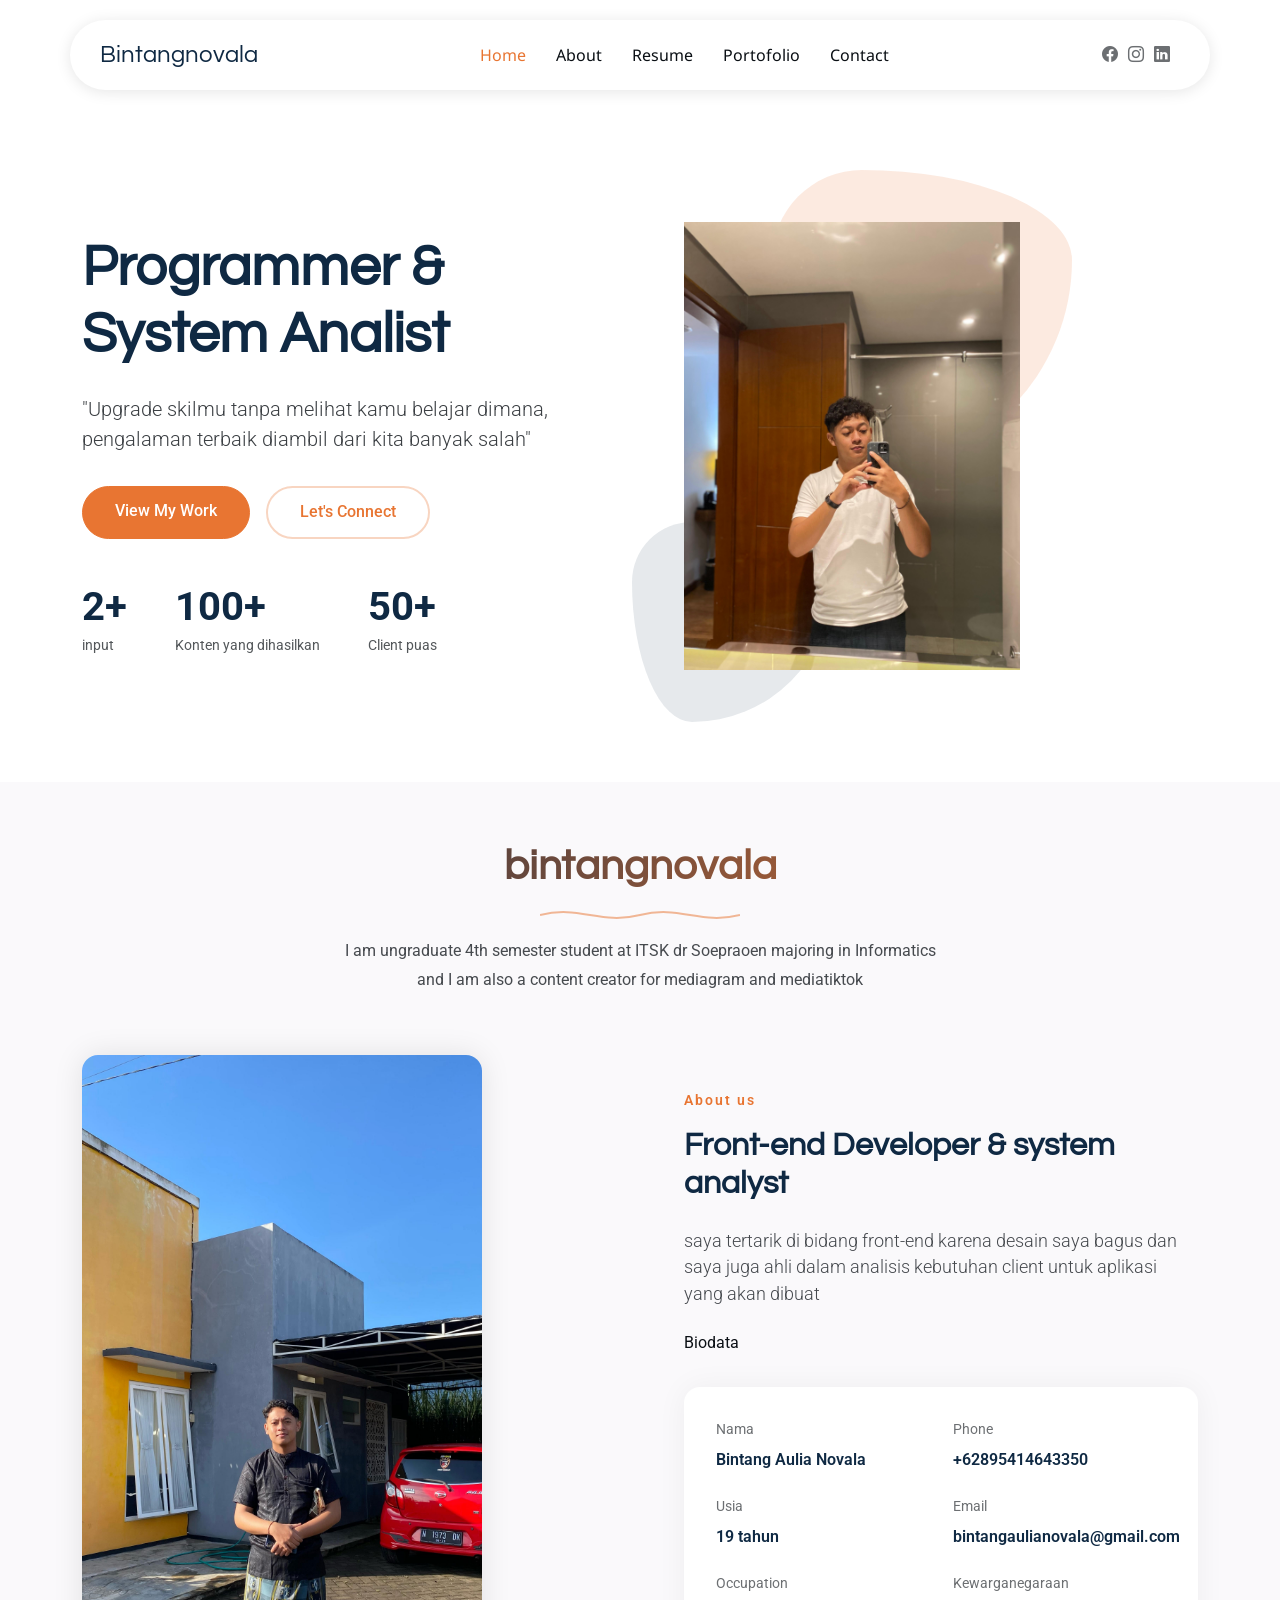
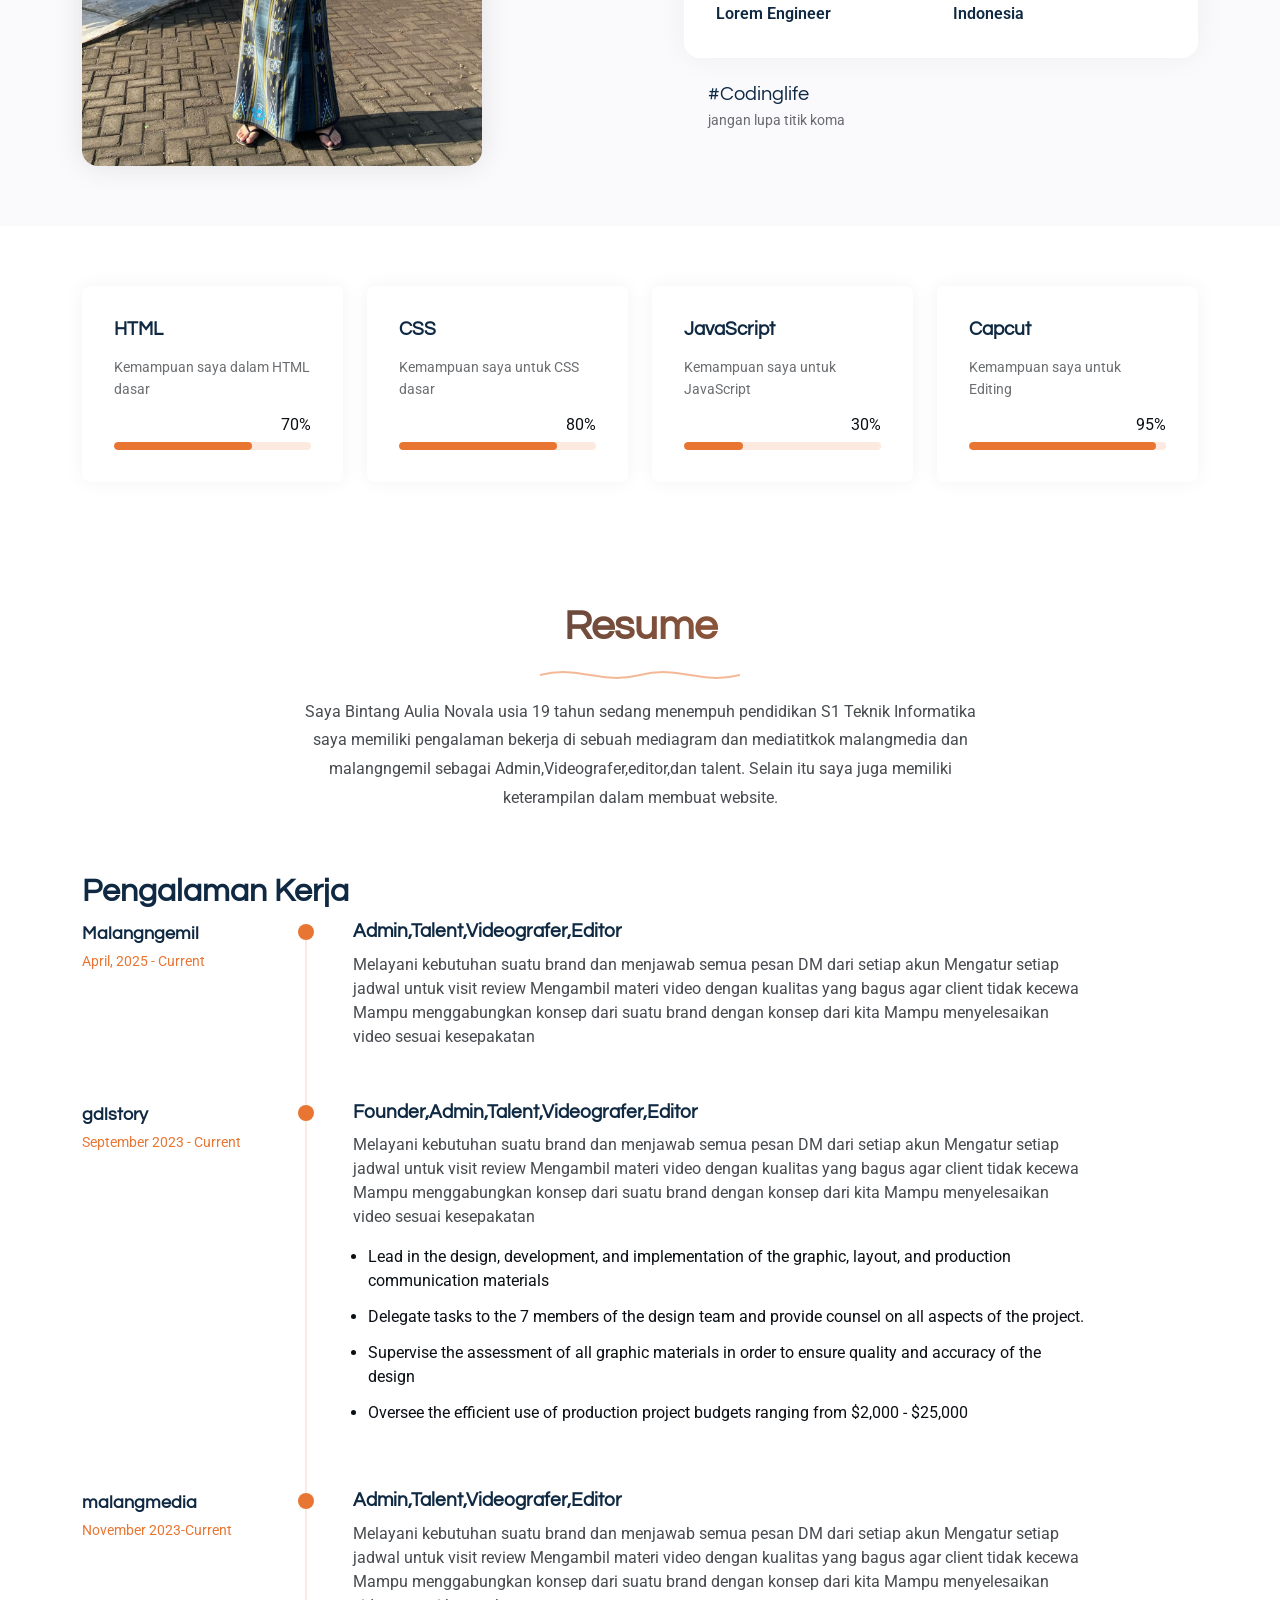
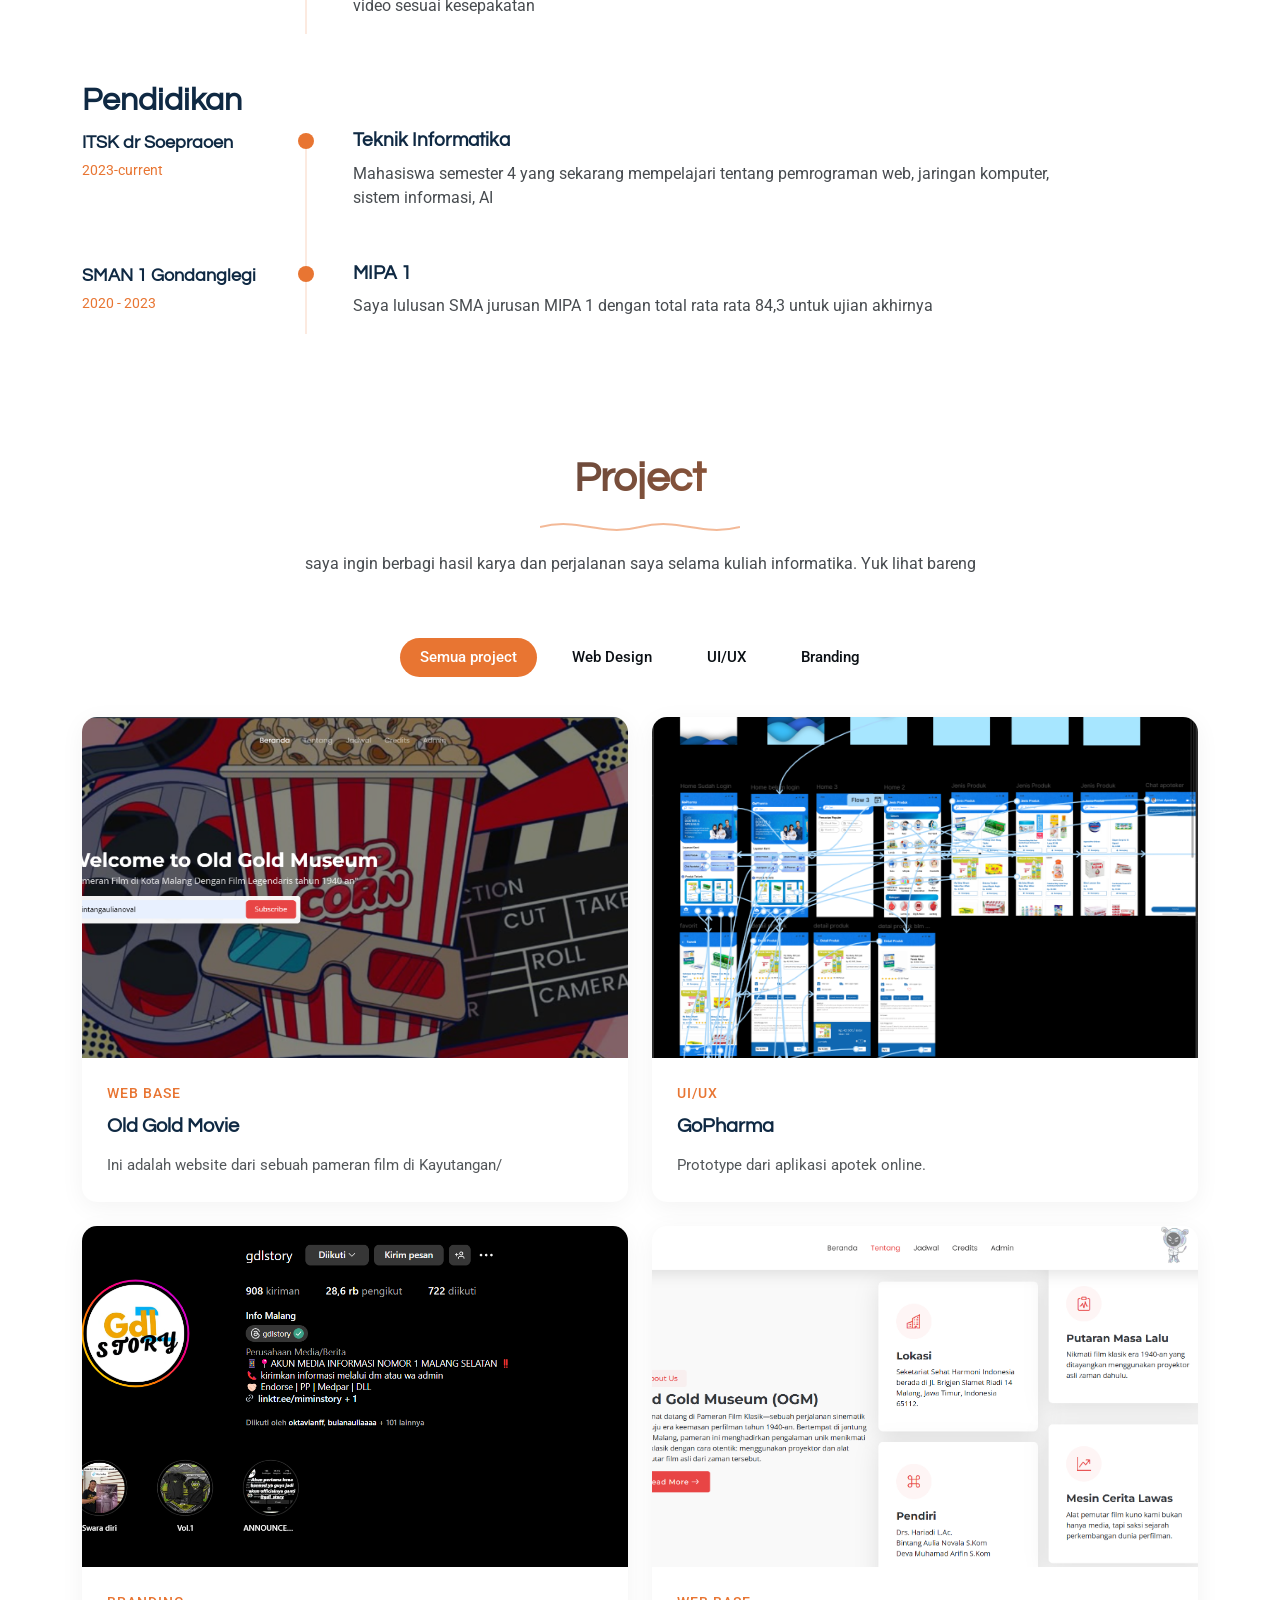
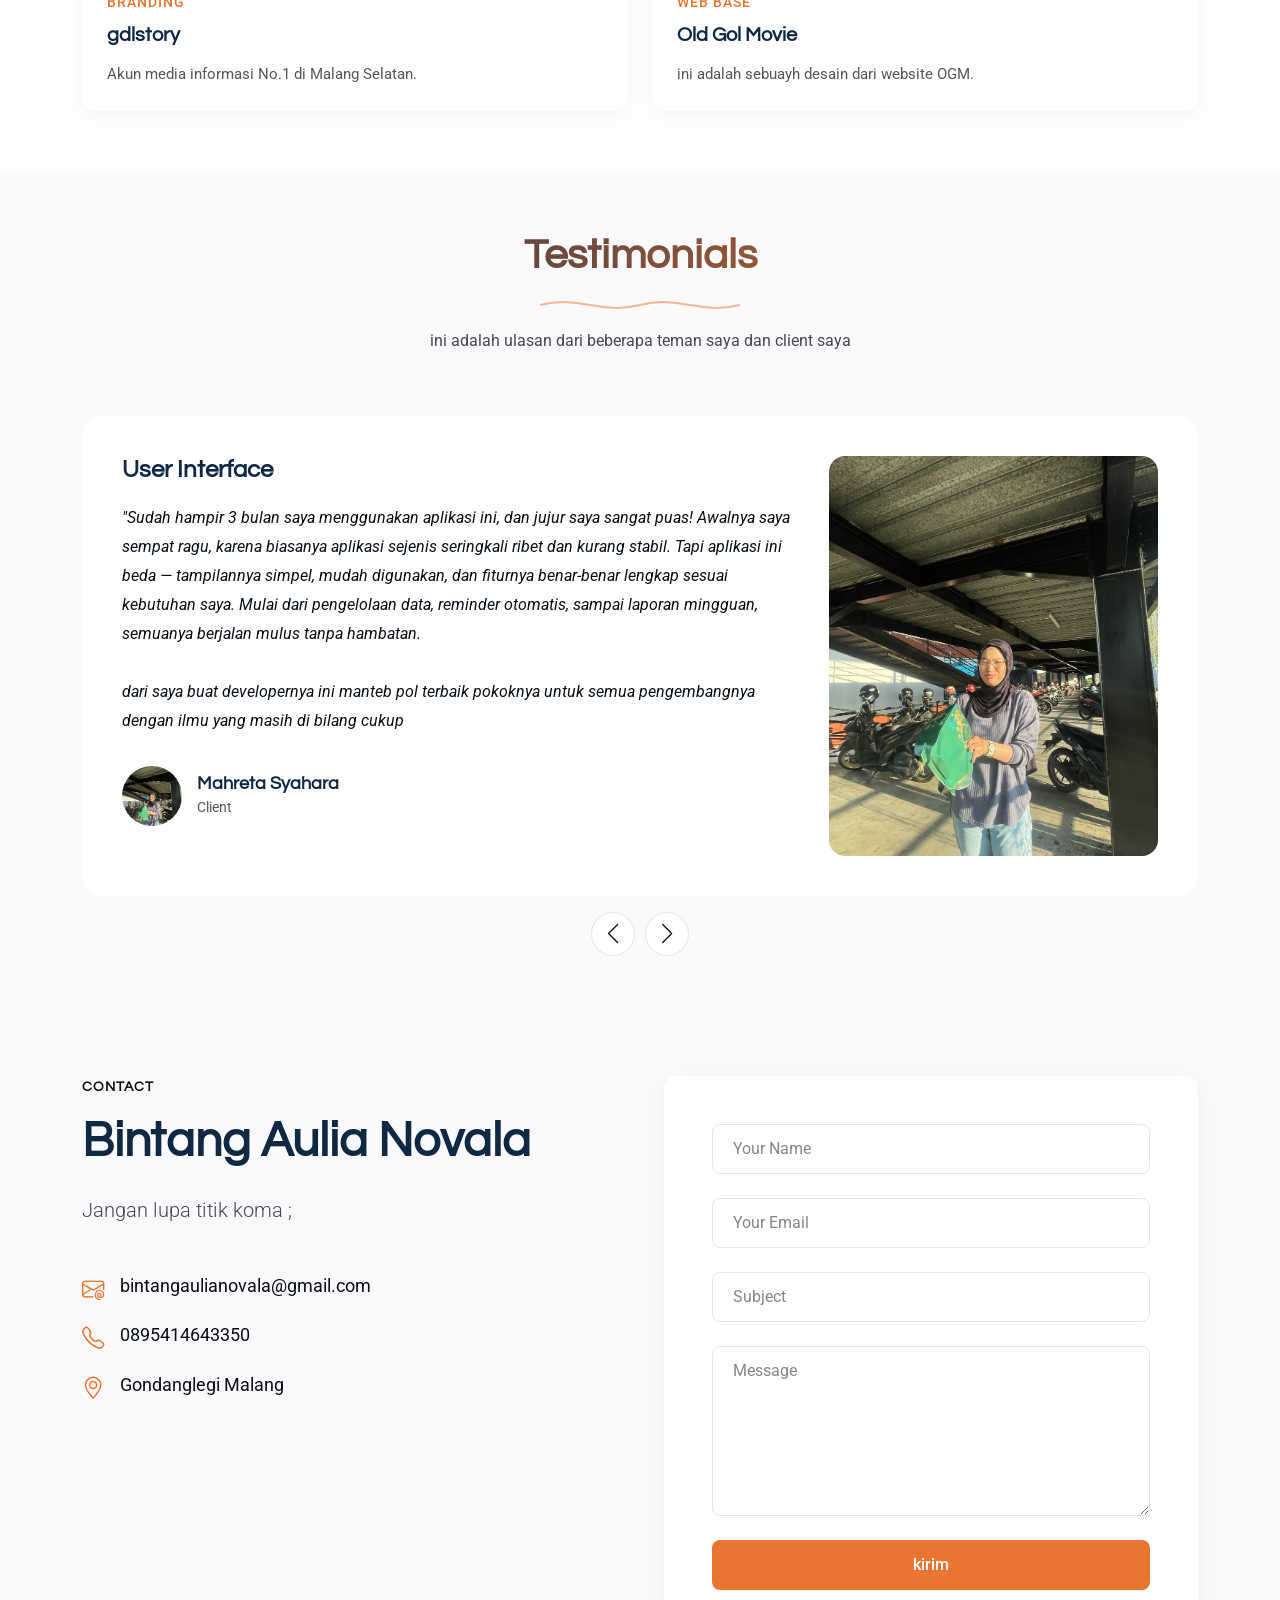
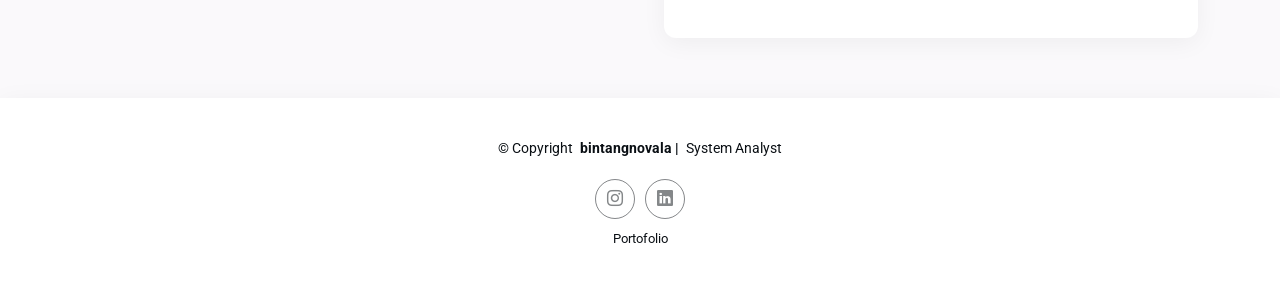
==== commit 77720e2e: "Update index.html update index html" ====
--- a/index.html
+++ b/index.html
@@ -75,8 +75,8 @@
         <div class="row align-items-center content">
           <div class="col-lg-6" data-aos="fade-up" data-aos-delay="200">
             <h2>
-              Content Creator <br />
-              first for experience
+              Programmer & <br />
+              System Analist
             </h2>
             <p class="lead">
               "Upgrade skilmu tanpa melihat kamu belajar dimana, pengalaman
@@ -126,9 +126,8 @@
           </svg>
         </div>
         <p>
-          Saya mahasiswa aktif semester 4 di ITSK dr Soepraoen jurusan
-          Informatika dan saya juga <br />content creator mediagram dan
-          mediatiktok
+          I am ungraduate 4th semester student at ITSK dr Soepraoen majoring in Informatics <br> and I am also a content
+          creator for mediagram and mediatiktok
         </p>
       </div>
       <!-- End Section Title -->
@@ -143,7 +142,7 @@
 
           <div class="col-lg-6" data-aos="fade-left" data-aos-delay="300">
             <div class="about-content">
-              <span class="subtitle">Tentang saya</span>
+              <span class="subtitle">About us </span>
 
               <h2>Front-end Developer &amp; system analyst</h2>
 
@@ -466,7 +465,7 @@
                   <img src="assets/img/portfolio/portofolio1.png" class="img-fluid" alt="" loading="lazy" />
                   <div class="portfolio-overlay">
                     <div class="portfolio-actions">
-                      <a href="assets/img/portfolio/protofolio2.png" class="glightbox preview-link"
+                      <a href="assets/img/portfolio/portofolio1.png" class="glightbox preview-link"
                         data-gallery="portfolio-gallery-web"><i class="bi bi-eye"></i></a>
                       <a href="portfolio-details.html" class="details-link"><i class="bi bi-arrow-right"></i></a>
                     </div>
@@ -489,7 +488,7 @@
                   <img src="assets/img/portfolio/portofolio4.png" class="img-fluid" alt="" loading="lazy" />
                   <div class="portfolio-overlay">
                     <div class="portfolio-actions">
-                      <a href="assets/img/portfolio/portofolio3.png" class="glightbox preview-link"
+                      <a href="assets/img/portfolio/portofolio4.png" class="glightbox preview-link"
                         data-gallery="portfolio-gallery-graphics"><i class="bi bi-eye"></i></a>
                       <a href="portfolio-details.html" class="details-link"><i class="bi bi-arrow-right"></i></a>
                     </div>
@@ -516,7 +515,7 @@
                   <!-- konte web desain-->
                   <div class="portfolio-overlay">
                     <div class="portfolio-actions">
-                      <a href="assets/img/portfolio/protofolio2.png" class="glightbox preview-link"
+                      <a href="assets/img/portfolio/portofolio5.png" class="glightbox preview-link"
                         data-gallery="portfolio-gallery-brand"><i class="bi bi-eye"></i></a>
                       <a href="portfolio-details.html" class="details-link"><i class="bi bi-arrow-right"></i></a>
                     </div>
@@ -715,7 +714,7 @@
             <div class="content" data-aos="fade-up" data-aos-delay="200">
               <div class="section-category mb-3">Contact</div>
               <h2 class="display-5 mb-4">
-                Bintang Aulia Novala 
+                Bintang Aulia Novala
               </h2>
               <p class="lead mb-4">
                 Jangan lupa titik koma ;
@@ -737,7 +736,7 @@
                   <span>Gondanglegi Malang</span>
                 </div>
 
-                
+
               </div>
             </div>
           </div>
@@ -794,7 +793,7 @@
         </p>
       </div>
       <div class="social-links d-flex justify-content-center">
-        
+
         <a href="https://www.instagram.com/bintangnovala/"><i class="bi bi-instagram"></i></a>
         <a href="https://www.linkedin.com/in/bintang-aulia-5634b5292/"><i class="bi bi-linkedin"></i></a>
       </div>
@@ -803,7 +802,7 @@
         <!-- You can delete the links only if you've purchased the pro version. -->
         <!-- Licensing information: https://bootstrapmade.com/license/ -->
         <!-- Purchase the pro version with working PHP/AJAX contact form: [buy-url] -->
-        Portofolio 
+        Portofolio
       </div>
     </div>
   </footer>
@@ -826,4 +825,4 @@
   <script src="assets/js/main.js"></script>
 </body>
 
-</html>+</html>
